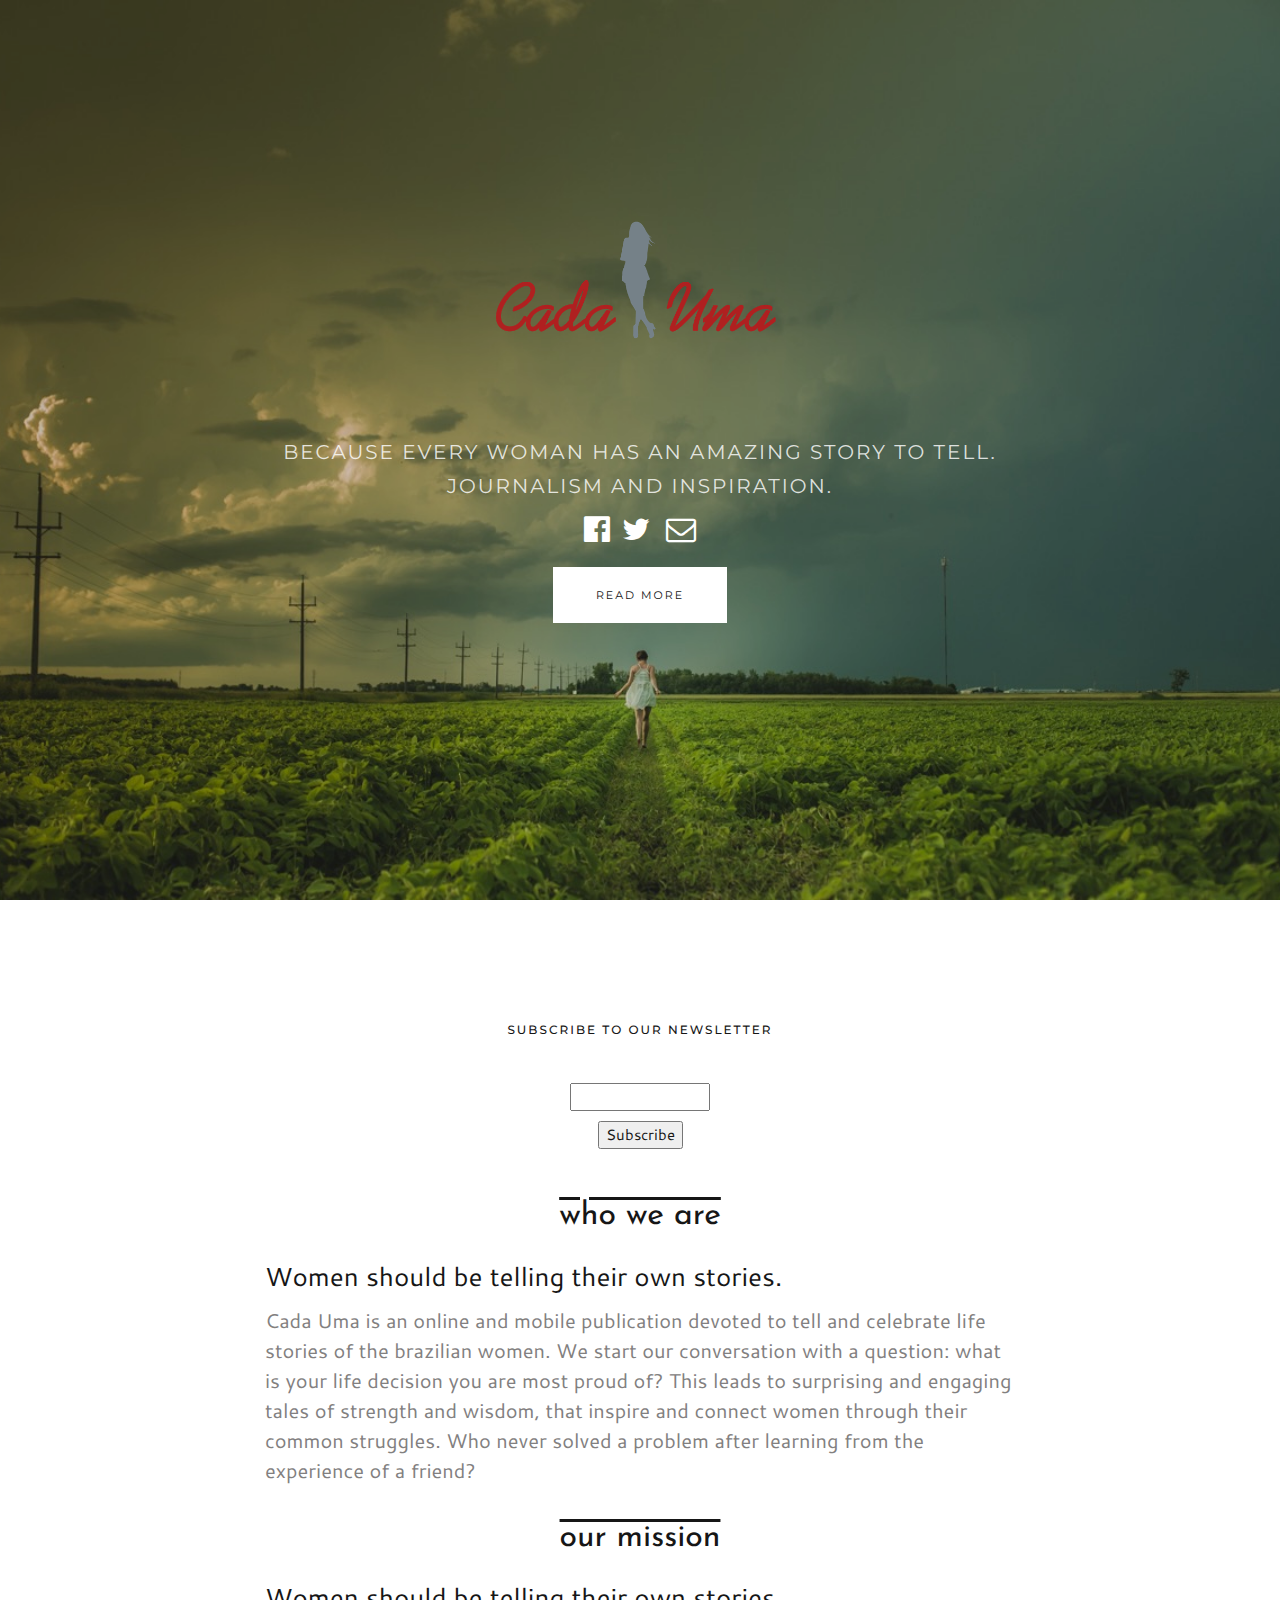
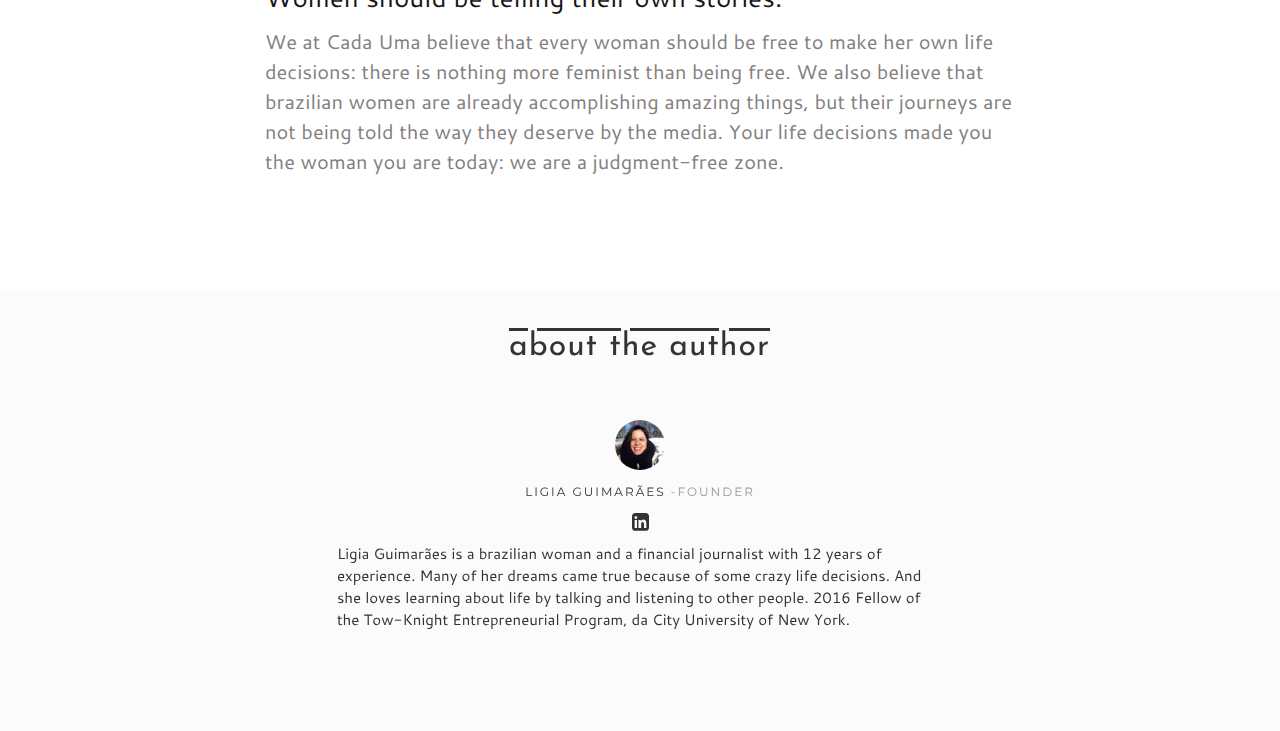
==== en.html @ e1e21fa6 "add logo / br v.1 / en.html" ====
<!DOCTYPE html>
<html class="no-js" lang="en"  xmlns="http://www.w3.org/1999/xhtml" xmlns:fb="http://ogp.me/ns/fb#">
<head>
	<meta charset="utf-8">
  <meta content="IE=edge,chrome=1" http-equiv="X-UA-Compatible">
  <meta content="width=device-width, initial-scale=1, maximum-scale=1, user-scalable=0" name="viewport">
  <title>Cada Uma</title>
  <!-- bootstrap css placed in /bootstrap folder -->
  <link rel="stylesheet" type="text/css" href="bootstrap/css/bootstrap.min.css" >
  <!-- animate.css for wow.js fonts -->
  <link rel="stylesheet" type="text/css" href="css/animate.css" >
  <!-- utility.css -->
  <link rel="stylesheet" type="text/css" href="css/utility.css">
  <!-- slideshow.css -->
  <link rel="stylesheet" type="text/css" href="css/slideshow.css">
  <!-- style -->
  <link rel="stylesheet" type="text/css" href="css/style.css">
  <!-- usertweak -->
  <link rel="stylesheet" type="text/css" href="css/usertweak.css">
  <!-- custom code in below file -->
  <link rel="stylesheet" type="text/css" href="css/custom.css">
  <!-- ionicons -->
  <link rel="stylesheet" type="text/css" href="fonts/ionicons.css" >
  <!-- lightbox plugin -->
  <link rel="stylesheet" type="text/css" href="css/lightGallery.css" >
  <!-- google fonts -->
	<link rel='stylesheet' type='text/css' href='https://fonts.googleapis.com/css?family=Josefin+Sans:400%7CMontserrat%7CCantarell%7CKarla:300,700%7COswald:300,400%7CPlayfair+Display'>

	<link rel="stylesheet" href="https://maxcdn.bootstrapcdn.com/font-awesome/4.5.0/css/font-awesome.min.css">
 <!-- METADADOS DA Landing  -->

            <meta name='keywords' content='igualdade de gênero, direitos das mulheres, cada uma, direitos humanos, mulheres, direitos iguais'>
            <meta name='description' content='Cada Uma is an inspiring website that tell stories about women in Brazil'>
            <meta name='subject' content='direitos humanos'>
            <meta name='copyright' content='www.cadauma.org'>
            <meta name='language' content='PT'>
            <meta name='robots' content='index,follow'>
            <meta name='revised' content='March 2016'>
            <meta name='author' content='Ligia Guimaraes'>
            <meta name='designer' content='@ProjetoStock'>
            <meta name='reply-to' content=''>
            <meta name='owner' content='Ligia Guimaraes @laigous'>
            <meta name='url' content='www.cadauma.org'>
            <meta name='identifier-URL' content=''>
            <meta name='pagename' content='Cada Uma'>
            <meta name='coverage' content='Brasil'>
            <meta name='distribution' content='Global'>
            <meta name='rating' content='General'>
            <meta name='subtitle' content='Cada Uma is an inspiring website that tell stories about women in Brazil'>
            <meta name='target' content='all'>
            <meta name='HandheldFriendly' content='True'>
            <meta name='MobileOptimized' content='320'>
            <meta property="og:image" content="img/user_uploads/inicialpic.jpg" />
            <meta name='MobileOptimized' content='320'>
            <meta property="og:image" content="https://raw.githubusercontent.com/ligialaigous/cadauma/gh-pages/img/user_uploads/1457207768-principalsiteligia.jpeg" />
            <meta property="og:url" content="http://cadauma.org">
            <meta property="og:title" content="Cada Uma">
            <meta property="og:description" content="Cada Uma is an inspiring website that tell stories about women in Brazil">



 </head>
 <body class='omg'>

<section class="omg_component color-white full-height">

    <div class="slideshow xs-hide-arrows full-height"><div class="slide">
            <div class="bg-img full-height" style="background-image: url(img/user_uploads/inicialpic.jpg); background-attachment: cover;">
                <div class="overlay" style="background-color:rgba(0, 0, 0, 0.15)">
                    <div class="container full-height">
                        <div class="v-align full-height">
                            <div class="h-align">
                                <div class="row text-center">
                                    <img src="img/logo.png" alt="logo" width="500px" style="margin-top:-130px;" />
																					<p class="col-xs-12 hero-subtitle color-primary wow animated fadeIn animated" style="visibility: visible; animation-name: fadeIn; line-height: 1.7em;font-size: 20px;">
					                                    Because every woman has an amazing story to tell. <br />
																							Journalism and inspiration.</p>
																							<p>
																								<a href="https://www.facebook.com/leiacadauma" target="_blank"><i class="fa fa-facebook-official fa-2x"></i></a>
																								&nbsp;&nbsp;<a href="https://twitter.com/laigous" target="_blank"><i class="fa fa-twitter fa-2x"></i></a>
																								&nbsp;&nbsp;<a href="mailto:leiacadauma@gmail.com"> <i class="fa fa-envelope-o fa-2x"></i></a>
																							</p>
                                    <p class="text-sm col-xs-12  wow animated fadeIn animated" style="visibility: visible; animation-name: fadeIn;"></p>
                                    <div class="col-xs-12">
                                        <a href="https://medium.com/journalism-innovation/brazilian-women-have-amazing-life-stories-and-we-should-be-telling-them-b2362ad0570d#.ykqmibkj3" class="btn btn-white uppercase btn-lg wow animated fadeIn animated" target="_blank" style="visibility: visible; animation-name: fadeIn;">
                                  						read more</a>
                                    </div>
                                </div>


                            </div>
                        </div>

                    </div>
                    <div class="absolute-bottom z-5 video-fill-icon color-white">
                        <div class="  xs-text-center text-left v-align-flex-column">
                            <div>
                                <a href="#" class="open_video open_lightbox"></a>
                            </div>
                            <div class="title m-left-10 ">
                                <a href="#" class="open_video open_lightbox">&nbsp; &nbsp; &nbsp; &nbsp; &nbsp; &nbsp; &nbsp; &nbsp; &nbsp; &nbsp; &nbsp; &nbsp; &nbsp; &nbsp; &nbsp; &nbsp; &nbsp;&nbsp;</a>
                            </div>
                        </div>
                    </div>
                </div>


            </div>
        </div></div>
</section>
<section class="omg_component" style="position: relative; z-index: 0;">
<div class="bg-color bg-white padd-top-2x padd-bottom-2x">
	<div class="container">
	<div class="row" style="text-align:center;">
		<h3 class="hero-subtitle name">Subscribe to our newsletter</h3>

<form style="border:0px solid #ccc;padding:3px;text-align:center;" action="https://tinyletter.com/cadauma" method="post" target="popupwindow" onsubmit="window.open('https://tinyletter.com/cadauma', 'popupwindow', 'scrollbars=yes,width=800,height=600');return true"><p><label for="tlemail"></label></p><p><input type="text" style="width:140px" name="email" id="tlemail" /></p><input type="hidden" value="1" name="embed"/><input type="submit" value="Subscribe" /></form>
<br />
	<div class="col-md-8 col-md-offset-2 col-sm-10 col-sm-offset-1 text-center">
		<h3 class="title line-height-3" style="text-align: center; text-decoration: overline;">who we are</h3><h3 class="title line-height-3" style="text-align: left; font-family: Cantarell; font-size: 26px;">Women should be telling their own stories.&nbsp;</h3>
		<p class="text-sm line-height-4 color-primary" style="font-family: Cantarell; font-size: 20px; text-align: left;">
			Cada Uma is an online and mobile publication devoted to tell and celebrate life stories of the brazilian women.
			We start our conversation with a question: what is your life decision you are most proud of?
			This leads to surprising and engaging tales of strength and wisdom, that inspire and connect women through their common struggles.
			Who never solved a problem after learning from the experience of a friend?
	</div>
	<div class="col-md-8 col-md-offset-2 col-sm-10 col-sm-offset-1 text-center">
		<h3 class="title line-height-3" style="text-align: center; text-decoration: overline;">our mission</h3><h3 class="title line-height-3" style="text-align: left; font-family: Cantarell; font-size: 26px;">Women should be telling their own stories.&nbsp;</h3>
		<p class="text-sm line-height-4 color-primary" style="font-family: Cantarell; font-size: 20px; text-align: left;">
			We at Cada Uma believe that every woman should be free to make her own life decisions: there is nothing more feminist than being free.
			We also believe that brazilian women are already accomplishing amazing things, but their journeys are not being told the way they deserve by the media.
			Your life decisions made you the woman you are today: we are a judgment-free zone.
	</div>
	</div>
	</div>
</div>
</section>
<section class="omg_component content-52">
    <div class="bg-color bg-grey padd-bottom-xs">
    <div class="inner">
                <div class="slideshow dark-control"><div class="slide">
                    <div class="container-fluid padd-bottom-xs">
                <h4 class="padd-bottom-xs  padd-top-xs text-center title uppercase letter-spacing-1" style="font-family: 'Josefin Sans'; font-size: 32px; text-align: center; text-transform: lowercase; text-decoration: overline;">about the author</h4>
                        <div class="row">
                            <div class="col-md-12 text-center padd-bottom-md">
                                 <div class=" padd-bottom-xs padd-top-xxs">
                                    <div class="col-md-12 padd-bottom-xxs">
                                     <img alt="image" src="img/user_uploads/1457210946-ligiaprofilepic.jpg" class="img-circle"></div>
                                    <div class="col-md-12">
                                        <p class="hero-subtitle name">Ligia Guimarães <span class="color-primary">-founder</span></p>
																				<p>
																					<a href="https://www.linkedin.com/in/ligia-guimar%C3%A3es-89737678" target="_blank"><i class="fa fa-linkedin-square fa-lg"></i></a>
																				</p>
                                    </div>
                                  </div>
                                <p class="say  inner" style="text-decoration: none; text-align: left;">
																	Ligia Guimarães is a brazilian woman and a financial journalist with 12 years of experience.
																	Many of her dreams came true because of some crazy life decisions.
																	And she loves learning about life by talking and listening to other people.
																	2016 Fellow of the Tow-Knight Entrepreneurial Program, da City University of New York.<br></p>

                            </div>
                        </div>
                        </div>
                    </div></div><!-- Slideshow ends -->
    </div>
    </div>
</section>


 <!-- footer includes & scripts -->
  <script type="text/javascript" src="js/jquery.min.js"></script>
  <script type="text/javascript" src="bootstrap/js/bootstrap.min.js"></script>
  <!-- all plugins -->
  <script type="text/javascript" src="js/modernizer.js"></script>
  <script type="text/javascript" src="js/isMobile.js"></script>
  <script type="text/javascript" src="js/slick.js"></script>
  <script type="text/javascript" src="js/stellar.js"></script>
  <script type="text/javascript" src="js/imagesLoaded.js"></script>
  <script type="text/javascript" src="js/lightgallery.js"></script>
  <script type="text/javascript" src="js/masonry.js"></script>
  <script type="text/javascript" src="js/spectagram.js"></script>
  <script type="text/javascript" src="js/wow.js"></script>
  <script type="text/javascript" src="js/YTPlayer.js"></script>
  <!-- or include all at once using
  	<script type="text/javascript" src="js/plugins.min.js"></script>
   -->
  <!-- Google Maps -->
  <script src="https://maps.google.com/maps/api/js" type="text/javascript"> </script>
  <!-- main.js -->
  <script type="text/javascript" src="js/main.js"></script>

</body>

</html>
---- css/utility.css ----
/*------------------------------------------------------------------
[Table of contents]

  1. HTML AN BODY FIXTURES
  2. Headings and Typographic Classes / .title, .uppercase etc
  3. Line heights and Letter spacing
  4. Navigation Menus
  5. Responsive paddings & Margins
  6. Containers and Alignments Tweaks
  7. Overlays
  8. Buttons , inputs and form elements
  9. Backgrounds and color Schemes
  10. Ken Burns Effect
  11. Parallax
  12. Local Full width BG Video
  13. Other Utility Classes
------------------------------------------------------------------*/
/*#####################[   B   E   G  I  N   ]###################*/

/*------------------------------------------------------------------

1 HTML AN BODY FIXTURES

------------------------------------------------------------------*/

html,body{
    height: 100%;
    width:100%;
    padding: 0;
    margin: 0;
    font-size: 15px;
    line-height: 22px;
    text-rendering:optimizeLegibility;
    text-rendering:geometricPrecision;
    font-smooth:always;
    font-smoothing:antialiased;
    -moz-font-smoothing:antialiased;
    -webkit-font-smoothing:antialiased;
    -webkit-font-smoothing:subpixel-antialiased;
    font-family: "Helvetica Neue", Helvetica, Arial, sans-serif;
    font-family: "Karla";

}
@media all and (max-width: 767px) {
    body{
        overflow-x:hidden;
    }
}
html,body,header,section,div{
    position: relative;
}
a {
    color: inherit;
    text-decoration: none;
    cursor: pointer;
    outline: 0
}
a:hover,
a:focus {
    color: unset;
    text-decoration: none;
    opacity: 1;
}

img{
    max-width: 100%;
}

body.pace-running{
    overflow: hidden!important;
}
body.pace-done{
    overflow: auto;
    /* overflow-x: hidden; */
}

.z-5{
    z-index: 5;
}
/*------------------------------------------------------------------

2 Headings and Typographic Classes / .title, .uppercase etc

------------------------------------------------------------------*/
h1,h2,h3,h4,h5,h6{

    line-height: 1.3;

}
h1{
    font-size: 56px;

}


h2 {
    font-size: 40px;

}
h3 {
    font-size: 32px;
}
h4 {
    font-size: 24px;
}
h5 {
    font-size: 16px;

    font-weight: 400;
}
h6 {
    font-size: 12px;

    font-weight: 700;
}

.big {
    font-size: 72px;
}

.big2x {
    font-size: 100px;
}

.big3x {
    font-size: 130px;
}

.text-lg {
    font-size: 25px;
}
.text-md {
    font-size: 18px;
}
.text-sm {
    font-size: 16px;
}
.text-xs {
    font-size: 12px;
}
.text-xxs {
    font-size: 10px;
    line-height: 1.85em;
    text-transform: uppercase;
    letter-spacing: 1px;
}

@media only screen and (max-width: 486px) {
    .text-lg {
        font-size: 20px;
    }
}
@media all and (max-width: 767px) {
    h1 {
        font-size: 32px !important;
    }
    h2 {
        font-size: 32px !important;

    }
    h3 {
        font-size: 24px !important;

    }
    h4 {
        font-size: 18px;

    }
    h5 {
        font-size: 16px !important;

        font-weight: 400;
    }
    .big {
        font-size: 56px !important;
    }
    .big2x {
        font-size: 52px!important;
    }

    .big3x {
        font-size: 90px;
    }
}

/*
! Tip: used for applying title font for sections
*/

.title {
    font-family: "Oswald",sans-serif;
    word-break: break-word;
}
.uppercase{
    text-transform: uppercase;
}
.capitalize{
    text-transform: capitalize;
}
.lowercase{
    text-transform: lowercase;
}
/*
for icons
*/
.i-16{
    font-size: 24px;
}

.i-24{
    font-size: 24px;
}
.i-32{
    font-size: 24px;
}


.hero-subtitle,.hero-title{
    font-family: "Montserrat";
    text-transform: uppercase;
    line-height: 1.2;
    font-size: 12px;
    letter-spacing: 2px;
}
.hero-title {
    font-size: 18px;
    line-height: 1.5;
}
.font-playfair{
    font-family: 'Playfair Display';

}
.font-montserrat{
    font-family: 'Montserrat';
}
.font-karla{
    font-family: 'Karla';
}

.bold {
    font-weight: bold;
}
.light,
.thin{
    font-weight: 300!important;
}


@media all and (max-width: 756px) {
    .xs-text-left{
        text-align:left;
    }
    .xs-text-center{
        text-align: center;
    }
    .xs-text-right{
        text-align: right;
    }
    .xs-pull-left{
        float: left!important;
    }
    .xs-pull-none{
        float: none!important;
    }
    .xs-pull-right{
        float: right!important;
    }
}
/*------------------------------------------------------------------

3. Line Heights & letterspacing

------------------------------------------------------------------*/
.line-height-1 {
    line-height: 1;
}

.line-height-2 {
    line-height:1.3
}

.line-height-3 {
    line-height:1.4
}

.line-height-4 {
    line-height:1.5
}

.line-height-5 {
    line-height:1.6
}

.line-height-6 {
    line-height:1.7
}

.line-height-7 {
    line-height:1.8
}
.line-height-8{
    line-height:1.9
}
.line-height-9{
    line-height:2
}

@media screen and (max-width: 568px) {
    .line-height-1 {
        line-height:1
    }

    .line-height-2 {
        line-height:1.1
    }

    .line-height-3 {
        line-height:1.2
    }

    .line-height-4 {
        line-height:1.3
    }

    .line-height-5 {
        line-height:1.4
    }
    .line-height-6 {
        line-height:1.5
    }
    .line-height-7 {
        line-height:1.6
    }
    .line-height-8{
        line-height:1.7
    }
    .line-height-9{
        line-height:1.8
    }
}
.letter-spacing-1{
    letter-spacing: 1px;
    margin-left: -1px;
}
.letter-spacing-2{
    letter-spacing: 2px;
    margin-left: -2px;
}
.letter-spacing-3{
    letter-spacing: 3px;
    margin-left: -3px;
}
.letter-spacing-4{
    letter-spacing: 4px;
    margin-left: -4px;
}
.letter-spacing-5{
    letter-spacing: 5px;
    margin-left: -5px;
}
.letter-spacing-6{
    letter-spacing: 6px;
    margin-left: -6px;
}

.letter-spacing-7{
    letter-spacing: 7px;
    margin-left: -7px;
}

.letter-spacing-8{
    letter-spacing: 8px;
    margin-left: -8px;
}

.letter-spacing-9{
    letter-spacing: 9px;
    margin-left: -9px;
}
/*------------------------------------------------------------------

4. Navigation Menus

------------------------------------------------------------------*/

/*
  NOTE: overriding the bootstrap menu and making it transparent
*/

.navbar {
    position: relative;
     border-radius:0;
    display: block ;
    top: 0 ;
    left: 0 ;
    width: 100%;

    background-color: unset ;
    background-image: unset ;
    border: none ;
    box-shadow: none ;
    font-size: 12px;
    margin-bottom: 0;
    border-color: unset;
    z-index: 99;
    padding: 10px 0;
}

.navbar-right {
    padding: 0 0 0 32px;
}
.navbar .navbar-collapse, .navbar .navbar-form {
    border-color: unset;
    /* background-color: #fff;*/

}
.navbar-nav li> a{

}
.navbar-collapse {
    padding-right: 15px;
    padding-left: 15px;
    overflow-x: visible;
    -webkit-overflow-scrolling: touch;
    border-top: none;
    -webkit-box-shadow: unset;
    box-shadow: unset;

}
.navbar a {
    font-size: 12px;
    text-transform: uppercase;
    transition: all 0.3s ease;
    -webkit-transition: all 0.3s ease;
    -moz-transition: all 0.3s ease;
    letter-spacing: 1px;
}
.navbar-collapse .navbar-nav>li>a{
    text-align:left;
    color: #fff;
}
.navbar .navbar-toggle {
    border-color: #161616;
    font-size: 26px;
    padding: 3px 8px;
}
.navbar.nav-dark .navbar-toggle{
    color: #fff;

}
.navbar.nav-dark a.navbar-toggle.collapsed.icon.ion-navicon.nav-collapse-icon {
    color: #fff;
}
.navbar.nav-dark a.navbar-toggle:focus, .navbar .navbar-toggle:hover{
    color: #fff;
}
.navbar .navbar-toggle:focus, .navbar .navbar-toggle:hover {
    background-color: unset;
}
.navbar-toggle {
    background-color: unset;
    border: unset;
}

.navbar .navbar-nav>.active>a, .navbar .navbar-nav>.active>a:focus, .navbar .navbar-nav>.active>a:hover {
    background-color:unset;
    color: unset;
}



.navbar.nav-dark .navbar-nav>li>a {
    color: #FFFFFF;
    font-weight: 600;
}
.navbar.nav-dark .navbar-nav>li>a:hover {
    color: #FFFFFF;
    opacity:0.8;
    font-weight: 600;
}

.navbar .navbar-nav>li>a:focus, .navbar .navbar-nav>li>a:hover {
    color: initial;
    background-color: unset;
}

.navbar.nav-dark .navbar-nav>li>a:focus, .navbar .navbar-nav>li>a:hover {
    color: #fff;
    background-color: unset;
}
.navbar-brand img {
    height: 100% ;
}

.navbar a.icon{
    font-size:14px;
}
.navbar .navbar-nav>.open>a, .navbar .navbar-nav>.open>a:focus, .navbar .navbar-nav>.open>a:hover {
    color: #fff;
    background-color: unset;
}
.navbar.has-scrolled a.navbar-toggle.collapsed.icon.ion-navicon.nav-collapse-icon ,
.navbar.nav-light a.navbar-toggle.collapsed.icon.ion-navicon.nav-collapse-icon {
    color: #1B1A1A;
}
.navbar.has-scrolled,
.navbar.nav-light{

    border-bottom: 1px solid transparent;
}
.navbar.has-scrolled .navbar-nav>li> a,
.navbar.nav-light .navbar-nav>li> a{
    color: #161616;
    opacity: 0.8;
    font-weight: 600;
}

.navbar.has-scrolled .navbar-nav>li> a:hover,
.navbar.nav-light .navbar-nav>li> a:hover{
    color: #161616;
    opacity: 1;
    font-weight: 600;
}

@media (max-width: 768px){
    .navbar.has-scrolled  .navbar-nav>li> a
        {
            color: #fafafa;
            opacity: 0.8;
            font-weight: 600;
        }

    .navbar.has-scrolled  .navbar-nav>li> a:hover
        {
            color: #fff;
            opacity: 1;
            font-weight: 600;
        }
}


.navbar.has-scrolled .navbar-toggle ,
.navbar.nav-light .navbar-toggle {
    border-color: #1D1B1B;
    color: #191818;
}
.navbar.has-scrolled .navbar-nav>li>a:focus, .navbar .navbar-nav>li>a:hover ,
.navbar.nav-light .navbar-nav>li>a:focus, .navbar .navbar-nav>li>a:hover {
    color: #313030;
    background-color: unset;
}
.navbar.has-scrolled{
    padding: 0;
    position: fixed;
    top: 0px;
    background-color: #fff;
    border-bottom: 1px solid #EAEAEA!important;
}
.navbar.has-scrolled>div{
    padding: 5px 15px;
}
.navbar  .navbar-brand.logo-sticky{
    display: none;
}
.navbar.has-scrolled .navbar-brand:not(.logo-sticky){
    display: none;
}

.navbar.has-scrolled  .navbar-brand.logo-sticky{
    display: block;
}

.shadow-z1{
    box-shadow: 0 0px 5px 0 rgba(0,0,0,0.26);
}
.shadow-z2{
    -webkit-box-shadow: 0px 0px 10px 0px rgba(0, 0, 0, 0.2);
    -moz-box-shadow: 0px 0px 10px 0px rgba(0, 0, 0, 0.2);
    box-shadow: 0px 0px 10px 0px rgba(0, 0, 0, 0.2);
}
.shadow-z3 {
    -webkit-box-shadow: 0px 0px 4px 0px rgba(0, 0, 0, 0.2);
    -moz-box-shadow: 0px 0px 4px 0px rgba(0, 0, 0, 0.2);
    box-shadow: 0px 0px 4px 0px rgba(0, 0, 0, 0.2);
}

.navbar-transparent{
    background-color: transparent;
    border-bottom: 1px solid rgba(255, 255, 255, 0.2);
    position: absolute;
    padding: 5px;
}


.navbar-header{
    position: relative;
    z-index: 1;
}
.nav-center {

    position: absolute;
    left: 45%;
}

.navbar .navbar-brand {
    padding: 10px;
}
.nav-collapse-icon{
    font-size: 26px!important;
}
@media (max-width: 767px) {
    .nav-center {
        position: unset;
        left: unset;
    }
    .navbar .navbar-collapse{
        background-color:#202020;
    }
    .navbar.nav-light .navbar-nav>li> a{
        color: #fff;
        opacity: 0.8;
        font-weight: 600;
    }

    .navbar.nav-light .navbar-nav>li>a:hover,
    .navbar.nav-light .navbar-nav>li>a:focus {
        opacity: 1;
        color: #fff;
    }


}
/*!
 * navbar!3 - Yet another megamenu for Bootstrap 3
 * http://geedmo.github.com/navbar3
 * 
 * @geedmo - Licensed under the MIT license
 */
.navbar .nav,
.navbar .collapse,
.navbar .dropup,
.navbar .dropdown {
    color:#909090;
    position: relative;

}
.navbar .open a.dropdown-toggle {
    background-color: transparent;
    color: unset;
}
.navbar .divider{
    background-color: rgba(250, 250, 250, 0.05);
}
.navbar .container {
    position: relative;
}
.navbar .dropdown-menu {
    left: auto;
    border: 0;
    box-shadow: none;
    background-color: #2B2B2B;
    color: #fff;
    border-radius: 0;
    color: #FFF9F9;
    position: absolute;
}

.navbar .dropdown-menu>li>a{
    color:#fff;
    padding:10px 15px;
    font-weight: 600;
    opacity: 0.5;
}
.navbar .dropdown-menu>li>a:focus,
.navbar .dropdown-menu>li>a:hover{
    opacity: 1;
    background-color:unset;

}
.navbar .mega-content {
    padding-top: 15px;
}
.navbar .mega-content li{

    transition: all 0.3s ease;

    -webkit-transition: all 0.3s ease;

    -moz-transition: all 0.3s ease;

    color: #fff;

    padding: 6px 5px;

    opacity: 0.5;
}

.navbar .mega-content li:hover{
    opacity:1;
}
@media (max-width: 767px) {
    .navbar .mega-content {
        padding: 20px 30px;
    }
    .navbar .navbar-nav .open .dropdown-menu>li>a {
        color: #ECE7E7;
    }
    .navbar .navbar-nav .open .dropdown-menu>li>a:hover {
        color: #ECE7E7;
    }
}
.navbar .dropdown.navbar-fw .dropdown-menu {
    left: 0;
    right: 0;
    border: 0;
    box-shadow: none;
    background-color: #2C2A2A;
    color: #fff;
    border-radius: 0;
}
.nav-center-style{

    height: 55px;
    max-height: 55px;
    line-height: 53px;
}
.menu {
    height: 55px;
    font-family: 'Karla', "Helvetica Neue", Helvetica, Arial, sans-serif;
    list-style: none;
    margin-bottom: 0;
    font-weight: 700;
}
.menu > li {
    margin-right: 32px;
    float: left;
    position: relative;
    transition: all 0.3s ease;
    -webkit-transition: all 0.3s ease;
    -moz-transition: all 0.3s ease;
    opacity: 1;
}
.menu li a {
    font-size: 11px;
    text-transform: uppercase;
    font-weight: bold;
    letter-spacing: 2px;
    color: #333333;
}

.nav-bar a {
  display: inline-block;
  height: 55px;
}
.logo {
  max-height: 60%;
}
.shadow-z4{
  box-shadow: 0 0 8px rgba(0,0,0,.1);
    -webkit-box-shadow: 0 0 8px rgba(0,0,0,.1) 0 8px rgba(0,0,0,.4);
    -moz-box-shadow: 0 0 8px rgba(0,0,0,.1) 0 8px rgba(0,0,0,.4);
    box-shadow: 0 0 8px rgba(0,0,0,.1) 0 8px rgba(0,0,0,.4);
}
/*------------------------------------------------------------------

5. Responsive paddings & Margins

------------------------------------------------------------------*/

.padd-top-xxs {
    padding-top:16px
}

.padd-bottom-xxs {
    padding-bottom:16px;
}
.padd-top-xs {
    padding-top:26px
}

.padd-bottom-xs {
    padding-bottom:26px
}

.padd-top-sm {
    padding-top:35px;
}
.padd-bottom-sm {
    padding-bottom:35px;
}

.padd-top-md {
    padding-top:48px;
}
.padd-bottom-md {
    padding-bottom:48px;
}

.padd-top-lg {
    padding-top:68px;
}
.padd-bottom-lg {
    padding-bottom:68px;
}

.padd-top-2x {
    padding-top:104px;
}
.padd-bottom-2x {
    padding-bottom:104px;
}

.padd-top-3x  {
    padding-top:150px;
}
.padd-bottom-3x {
    padding-bottom:150px;
}

.padd-top-4x {
    padding-top:184px;
}
.padd-bottom-4x {
    padding-bottom:184px;
}

.padd-top-5x  {
    padding-top:240px;
}
.padd-bottom-5x {
    padding-bottom:240px;
}


@media (max-width: 767px) {
    html,body,.text-right,.text-left {
        text-align:center
    }

    .padd-top-xs  {
        padding-top:16px;
    }
    .padd-bottom-xs {
        padding-bottom:16px;
    }


    .padd-top-sm {
        padding-top:20px;
    }
    .padd-bottom-sm {
        padding-bottom:20px;
    }

    .padd-top-md  {
        padding-top:32px
    }
    .padd-bottom-md {
        padding-bottom:32px
    }

    .padd-top-lg {
        padding-top:41px
    }
    .padd-bottom-lg {
        padding-bottom:41px
    }

    .padd-top-2x {
        padding-top:72px
    }
    .padd-bottom-2x {
        padding-bottom:72px
    }

    .padd-top-3x {
        padding-top:80px
    }
    .padd-bottom-3x {
        padding-bottom:80px
    }

    .padd-top-4x  {
        padding-top:96px
    }
    .padd-bottom-4x {
        padding-bottom:96px
    }

    .padd-top-5x  {
        padding-top:128px;
    }
    .padd-bottom-5x {
        padding-bottom:128px;
    }
}

.no-padding {
    padding:0
}
.no-margin{
    margin: 0;
}
.m-auto{
    margin: auto;
}
.no-margin-tb{
    margin-top: 0;
    margin-bottom: 0;
}

.margin-top-xs{
    margin-top: 10px;
}
.margin-top-md{
    margin-top: 20px;
}
.m-left-5{
    margin-left: 5px;
}
.m-right-5{
    margin-right: 5px;
}
.m-left-10{
    margin-left: 10px;
}
.m-right-10{
    margin-right: 10px;
}

/*------------------------------------------------------------------

6. Containers, Alignments Tweaks & Gutters

------------------------------------------------------------------*/

/* Heights */
.full-height {
    height: 100%;
}
.full-height-portfolio{
    height: 100%;/*this is for portfolio background-images*/
}
.height-50 {
    height: 50%;
    min-height: 300px;
}

.height-vh100{
    height: 100vh;
}

.height-vh75{
    height: 75vh;
}

.height-vh50{
    height: 50vh;
}

.height-vh40{
    height: 40vh;
    min-height: 200px;
}
.height-vh30{
    height: 30vh;
    min-height: 150px;
}
.height-vw50{
    height: 50vw;
}

.height-vw35{
    height: 35vw;
}
.full-width{
    width:100%;
}
.inner {
    width:70%;
    margin:0 auto;
    padding:0
}

@media only screen and (max-width: 959px) {
    .inner {
        width:90%
    }
}
/* Smaller than standard 960 (devices and browsers) */
@media only screen and (max-width: 400px) {
    .inner {
        width:100%
    }
}

.v-align {
    position:relative;
    top:0;
    right:0;
    height:100%;
    bottom:0;
    left:0;
    display:table;
    width:100%
}


.v-align > .h-align {
    height:100%;
    width:100%;
    display:table-cell;
    vertical-align: middle;
    text-align: center;
}
.v-middle{
    vertical-align: middle!important;
}
.v-top{
    vertical-align: top!important;
}
.v-bottom{
    vertical-align: bottom!important;
}
.h-center{
    text-align:center!important;
}
.h-left{
    text-align:left!important;
}
.h-right{
    text-align:right!important;
}

.h-align {
    -moz-box-sizing:border-box;
    box-sizing:border-box;
    display:inline-block;
    text-align: center;
}

/*V-ALign*/
.v-align-flex {
    display: -webkit-flex;
    display: -moz-flex;
    display: -ms-flexbox;
    display: flex;
    align-items: center;
    -webkit-align-items: center;
    justify-content: center;
    -webkit-justify-content: center;
    flex-direction: row;
    -webkit-flex-direction: row;
}
@media all and (max-width: 990px) {
    .v-align-flex {
        display: block !important;
    }
}
.v-align-flex-column {
    display: -webkit-flex;
    display: -moz-flex;
    display: -ms-flexbox;
    display: flex;
    align-items: center;
    -webkit-align-items: center;
    flex-direction: initial;
    -webkit-flex-direction: initial;
}
.disable-select {
    -webkit-touch-callout: none;
    -webkit-user-select: none;
    -khtml-user-select: none;
    -moz-user-select: none;
    -ms-user-select: none;
    user-select: none;
}
@media all and (max-width: 990px) {
    .v-align-children {
        display: block !important;
    }
}

.gutter{
    padding: 20px 40px;
}
.gutter-02{
    padding: 40px 100px;
}

.gutter-03{
    padding:0 5% ;
}
.gutter-04{
    padding: 20px 40px;
}
.gutter-05{
    padding: 40px;
}
.gutter-06{
    padding:0 8%;
}
.gutter-07{
    padding: 40px 120px;
}
@media (max-width: 768px) {
    .gutter{
        padding: 0px;
    }
.gutter-06{
    padding:0;
}
}

@media all and (max-width: 756px) {
    .gutter-02,.gutter-07{
        padding: 8px;
    }
    .gutter-03{
        padding: 0;
    }
    .gutter-04{
        padding: 15px;
    }
}

/*------------------------------------------------------------------

7. Overlays

------------------------------------------------------------------*/
.overlay{
    height: 100%;
    width: 100%;
    background-color: rgba(0,0,0,0.3);
    overflow: hidden;
}
.overlay-gradient {
    height: 100%;
    width: 100%;
    background: url([data-uri]);
    background: -moz-linear-gradient(left,rgba(20,16,17,.8) 0,rgba(20,16,17,.28) 59%,rgba(20,16,17,.09) 84%,rgba(20,16,17,.01) 99%,rgba(255,255,255,0) 100%);
    background:-webkit-gradient(linear,left top,right top,color-stop(0,rgba(20,16,17,.8)),color-stop(59%,rgba(20,16,17,.28)),color-stop(84%,rgba(20,16,17,.09)),color-stop(99%,rgba(20,16,17,.01)),color-stop(100%,rgba(255,255,255,0)));
    background: -webkit-linear-gradient(left,rgba(20,16,17,.8) 0,rgba(20,16,17,.28) 59%,rgba(20,16,17,.09) 84%,rgba(20,16,17,.01) 99%,rgba(255,255,255,0) 100%);
    background: -o-linear-gradient(left,rgba(20,16,17,.8) 0,rgba(20,16,17,.28) 59%,rgba(20,16,17,.09) 84%,rgba(20,16,17,.01) 99%,rgba(255,255,255,0) 100%);
    background: -ms-linear-gradient(left,rgba(20,16,17,.8) 0,rgba(20,16,17,.28) 59%,rgba(20,16,17,.09) 84%,rgba(20,16,17,.01) 99%,rgba(255,255,255,0) 100%);
    background: linear-gradient(to right,rgba(20,16,17,.8) 0,rgba(20,16,17,.28) 59%,rgba(20,16,17,.09) 84%,rgba(20,16,17,.01) 99%,rgba(255,255,255,0) 100%);
    filter: progid:DXImageTransform.Microsoft.gradient( startColorstr='#cc141011', endColorstr='#00ffffff', GradientType=1 );
}

.overlay-shade {
    background-image: linear-gradient(to bottom,transparent 0,#000 130%);
    background-repeat: repeat-x;
    filter: progid:DXImageTransform.Microsoft.gradient(startColorstr='#00000000', endColorstr='#ff000000', GradientType=0)
}
/*------------------------------------------------------------------

8. Buttons , inputs and form elements

------------------------------------------------------------------*/

.btn {

    font-family: "Montserrat",sans-serif;

    letter-spacing: 1px;

    padding: 12px 32px;

    transition: all 0.3s cubic-bezier(0.25, 0.57, 0.46, 0.88);

    -webkit-transition: all 0.3s cubic-bezier(0.25, 0.57, 0.46, 0.88);

    -ms-transition: all 0.3s cubic-bezier(0.25, 0.57, 0.46, 0.88);

    -moz-transition: all 0.3s cubic-bezier(0.25, 0.57, 0.46, 0.88);

    font-size: 11px;

    opacity: 1 !important;
    text-transform: uppercase;
    border-radius: 0;
}
.btn-primary {
    color: #fff;
    background-color: #0A0A0A;
    border-color: #171515;
}
.btn-primary.active, .btn-primary.focus, .btn-primary:active, .btn-primary:focus, .btn-primary:hover, .open>.dropdown-toggle.btn-primary {
    color: #fff;
    background-color: #252627;
    border-color: #020202;
}
.btn.active.focus, .btn.active:focus, .btn.focus, .btn:active.focus, .btn:active:focus, .btn:focus ,.btn.focus, .btn:focus, .btn:hover
{
    outline: none!important;
}

.btn.btn-lg{
    min-width: 170px;
    letter-spacing: 2px;
    padding: 20px 42px;
}

.btn-pill{
    border-radius: 40px!important;
}

.btn-black
{
    color: #FFF !important;
    background-color: #1c1d1d;
    border: none;
    letter-spacing: 1px;
    text-transform: uppercase;
    border-radius: 0;
}

.btn-black-border{

    letter-spacing: 1px;
    text-transform: uppercase;
    border: 2px solid #161616;
    color: #161616;
    background-color: transparent;
}
.btn-black-border:hover{

    color: #FFF;
    background-color: #1c1d1d;
}
.btn-black:hover {
    background: #4D4E4D;
    color: #fff!important;
}

.btn-white{
    background-color: #fff;
    color: #161616!important;
}
.btn-white:hover{
    background-color: #333;
    color: #fff!important;
}
.btn-white-border {
    border: 2px solid #FFF;
    color: #FFF !important;
    border-radius: 0;
    background-color: transparent;
    text-transform: uppercase;
}
.btn-white-border:hover {
    background-color: #FFF;
    color: #000 !important;
}
/* Input Field */
.input-field {
    display: block;
    width: 100%;
    border: none;
    font-size: 14px;
    padding: 12px 12px;
    border-radius: 0;
    background-color: #f5f5f5;
    -webkit-box-shadow: inset 0 0px 1px rgba(0,0,0,.075);
    box-shadow: inset 0 0px 1px rgba(0,0,0,.075);
    min-height: 54px;
}
.input-field:focus {
    border: unset;
    outline: 0;
    -webkit-box-shadow: inset 0 0px 1px rgba(0,0,0,.075);    box-shadow: inset 0 0px 1px rgba(0,0,0,.075);
    box-shadow:inset 0 0px 1px rgba(0,0,0,.075);    box-shadow: inset 0 0px 1px rgba(0,0,0,.075);
}

/*
switch checkbox
*/
.toggle {
  position: absolute;
  margin-left: -9999px;
  visibility: hidden;
}

input.toggle + label {
  display: inline-block;
  position: relative;
  cursor: pointer;
  outline: none;
  -webkit-user-select: none;
  -moz-user-select: none;
  -ms-user-select: none;
  user-select: none;
  padding: 2px;
  width: 60px;
  height: 30px;
  background-color: #dddddd;
  -webkit-border-radius: 60px;
  -moz-border-radius: 60px;
  -ms-border-radius: 60px;
  -o-border-radius: 60px;
  border-radius: 60px;
}
input.toggle + label:before, input.toggle + label:after {
  display: block;
  position: absolute;
  top: 1px;
  left: 1px;
  bottom: 1px;
  content: "";
}
input.toggle + label:before {
  right: 1px;
  background-color: #f1f1f1;
  -webkit-border-radius: 60px;
  -moz-border-radius: 60px;
  -ms-border-radius: 60px;
  -o-border-radius: 60px;
  border-radius: 60px;
  -webkit-transition: background 0.4s;
  -moz-transition: background 0.4s;
  -o-transition: background 0.4s;
  transition: background 0.4s;
}
input.toggle + label:after {
  width: 28px;
  background-color: #fff;
  -webkit-border-radius: 100%;
  -moz-border-radius: 100%;
  -ms-border-radius: 100%;
  -o-border-radius: 100%;
  border-radius: 100%;
  -webkit-box-shadow: 0 2px 5px rgba(0, 0, 0, 0.3);
  -moz-box-shadow: 0 2px 5px rgba(0, 0, 0, 0.3);
  box-shadow: 0 2px 5px rgba(0, 0, 0, 0.3);
  -webkit-transition: margin 0.4s;
  -moz-transition: margin 0.4s;
  -o-transition: margin 0.4s;
  transition: margin 0.4s;
}
input.toggle:checked + label:before {
  background-color: #1C1D1D;
}
input.toggle:checked + label:after {
  margin-left: 30px;
}
input.toggle:disabled + label {
    cursor: not-allowed!important;
}
input.toggle:disabled + label:before{
    opacity: 0.6
}
input.toggle:disabled + label:after{
    background-color: #f1f1f1;
}

/*
Range Slider
*/
input[type=range] {
    /*removes default webkit styles*/
    -webkit-appearance: none;
    /*fix for FF unable to apply focus style bug */
    border: 1px solid transparent;
    /*required for proper track sizing in FF*/
    width: 300px;
}
input[type=range]::-webkit-slider-runnable-track {
    width: 300px;
    height: 5px;
    background: #ddd;
    border: none;
    border-radius: 3px;
}
input[type=range]::-webkit-slider-thumb {
    -webkit-appearance: none;
    border: none;
    height: 16px;
    width: 16px;
    border-radius: 50%;
    background: #161616;
    margin-top: -4px;
}
input[type=range]:focus {
    outline: none;
}
input[type=range]:focus::-webkit-slider-runnable-track {
    background: #ccc;
}

input[type=range]::-moz-range-track {
    width: 300px;
    height: 5px;
    background: #ddd;
    border: none;
    border-radius: 3px;
}
input[type=range]::-moz-range-thumb {
    border: none;
    height: 16px;
    width: 16px;
    border-radius: 50%;
    background: #161616;
}

/*hide the outline behind the border*/
input[type=range]:-moz-focusring{
    outline: 1px solid transparent;
    outline-offset: -1px;
}

input[type=range]::-ms-track {
    width: 300px;
    height: 5px;
    /*remove bg colour from the track, we'll use ms-fill-lower and ms-fill-upper instead */
    background: transparent;
    /*leave room for the larger thumb to overflow with a transparent border */
    border-color: transparent;
    border-width: 6px 0;
    /*remove default tick marks*/
    color: transparent;
}
input[type=range]::-ms-fill-lower {
    background: #777;
    border-radius: 10px;
}
input[type=range]::-ms-fill-upper {
    background: #ddd;
    border-radius: 10px;
}
input[type=range]::-ms-thumb {
    border: none;
    height: 16px;
    width: 16px;
    border-radius: 50%;
    background: #161616;
}
input[type=range]:focus::-ms-fill-lower {
    background: #888;
}
input[type=range]:focus::-ms-fill-upper {
    background: #ccc;
}

/*
Radio
 */
.radio {
  padding-left: 20px; 
}
.radio label {
    display: inline-block;
    position: relative;
    padding-left: 5px;
    font-weight: 700;
}
.radio label::before {
    content: "";
    display: inline-block;
    position: absolute;
    width: 19px;
    height: 19px;
    left: 0px;
    margin-left: -19px;
    margin-top: 4px;
    border: 1px solid #c7c7c1;
    border-radius: 50%;
    background-color: #fff;
    -webkit-transition: border 0.15s ease-in-out;
    -o-transition: border 0.15s ease-in-out;
    transition: border 0.15s ease-in-out;
}
.radio label::after {
    display: inline-block;
    position: absolute;
    content: " ";
    width: 15px;
    height: 15px;
    left: 3px;
    top: 6px;
    margin-left: -20px;
    border-radius: 50%;
    background-color: #555;
    -webkit-transform: scale(0, 0);
    -ms-transform: scale(0, 0);
    -o-transform: scale(0, 0);
    transform: scale(0, 0);
    -webkit-transition: -webkit-transform 0.1s cubic-bezier(0.8, -0.33, 0.2, 1.33);
    -moz-transition: -moz-transform 0.1s cubic-bezier(0.8, -0.33, 0.2, 1.33);
    -o-transition: -o-transform 0.1s cubic-bezier(0.8, -0.33, 0.2, 1.33);
    transition: transform 0.1s cubic-bezier(0.8, -0.33, 0.2, 1.33);
}
.radio input[type="radio"] {
    opacity: 0;
    z-index: 1;
}
.radio input[type="radio"]:focus + label::before {
    outline:none;
}
.radio input[type="radio"]:checked + label::after {
    -webkit-transform: scale(1, 1);
    -ms-transform: scale(1, 1);
    -o-transform: scale(1, 1);
    transform: scale(1, 1); }
    .radio input[type='radio']:checked + label {
    color: #000;
}

/*Accordion */
.panel-group .panel {
    margin-bottom: 0;
    border-radius: 0;
}

.video-icon {
    border-radius: 64px;
    border: 3px solid #fff;
    display: inline-block;
    height: 84px;
    width: 84px;
    line-height: 68px;
}
.video-icon:before {
    content: "";
    display: inline-block;
    border-bottom: 10px solid transparent;
    border-left: 16px solid #fff;
    border-top: 10px solid transparent;
    height: 0;
    margin-left: 7px;
    width: 0;
    margin-top: 30px;
}

/* Video PLay*/
.video-icon-border {
    border-radius: 64px;
    border: 3px solid #fff;
    display: inline-block;
    height: 64px;
    width: 64px;
    text-align: center;
}
.video-icon-border .icon {
    display: inline-block;
    font-size: 25px;
    margin-left: 3px;
    padding-top: 18px;
}

.video-fill-icon > div {
    padding: 21px;
}
.video-fill-icon span.font-montserrat  {
    font-size: 10px;
    opacity: 0.8;
    text-transform: uppercase;
}



/*------------------------------------------------------------------

9. Backgrounds and color Schemes

------------------------------------------------------------------*/
.bg-img {
    background-size: cover;
    background-position: center;
}

.bg-fixed{
    background-attachment: fixed;
}

.bg-repeat{
    background-repeat: repeat!important;
    background-size: inherit;
}

.bg-black{
    background-color: #1c1d1d;
}

.bg-black00{
    background-color: #101010;
}
.bg-black-01{
    background-color: #2B2B2B;
}
.bg-black-02{
    background-color: #363636;
}

.bg-black-03{
    background-color: #121212;
    color: #FAFAFA;
}

.bg-black00,
.bg-black-01,
.bg-black-03,
.bg-black
{
    color:#fff;
}

.bg-black00 a,
.bg-black-01 a,
.bg-black-03 a,
.bg-black a{
    color:#fff;
}

.hr,
.bg-black00 .hr,
.bg-black-01 .hr,
.bg-black-03 .hr,
.bg-black .hr
{
    background-color: rgba(162, 153, 153, 0.68);
}

.bg-white {
    background-color: #fff;
}
.bg-white{
    color: #161616;
}

.bg-white .hr,
.bg-skin .hr{
    background-color: rgba(203, 203, 203, 0.5);
}
.bg-grey{
    background-color: rgba(240, 240, 240, 0.27);
    color: #333;
}
.bg-grey-01{
    background-color: #F7F7F7;
    color: #333;
}
.bg-grey-01 .color-primary,
.bg-grey .color-primary{
    color: #999
}
.bg-blue{
    background-color: #1F4BA4;
}
.bg-orange{
    background-color: #FF5252;
}
.bg-green{
    background-color: #4FB19A;
}
.bg-pink{
    background-color: #FBEBEC;
}
.bg-blue-01{
    background-color: #DCE1E7;
}
.bg-gold{
    background-color: #b69853;

}
.bghover{
    /*background easing for hover*/
    transition: background 0.2s linear;
}

.bghoverimg .hoverimg{
    opacity: 0;
    background-size: cover;
    transition: opacity 0.9s ease;

}
.bghoverimg:hover .hoverimg{
    /*background easing for hover*/
    opacity: 1;
    transition: opacity 0.9s ease;

}
.bghover-blue:hover{
    background-color: #1F4BA4;
    color: #fff;
}
.bghover-orange:hover{
    background-color: #FF5252;
    color: #fff;
}
.bghover-green:hover{
    background-color: #4FB19A;
    color: #fff;
}
.bghover-pink:hover{
    background-color: #FBEBEC;
    color: #fff;
}
.bghover-blue-01:hover{
    background-color: #70B9B5;
    color: #fff;
}
.bghover-gold:hover{
    background-color: #B0966C;


}

.bghover-grey:hover{
    background-color: #F0F0F0;
    color: #ddd;

}


.color-primary{
    color: #828080;
}
.bg-black00 .color-primary,
.bg-black-01 .color-primary,
.bg-black-03 .color-primary,
.bg-black .color-primary
{
    color: rgb(165, 163, 163);
}


.color-gold{
    color: #b69853;
}
.color-white,
.bg-black00 ,
.bg-black-01 ,
.bg-black-03 ,
.bg-black  {
    color: #fff;
}
.color-white .color-primary{
    color: rgba(255, 255, 255, 0.82);
}
.color-black .color-primary{
    color: rgba(34, 34, 34, 0.6)
}
.color-grey{
    color: #B6B6B6;
}

/*------------------------------------------------------------------

10. Ken Burns Effect

------------------------------------------------------------------*/
/*
used in demo-wedding
*/

.burns-effect {
    -webkit-backface-visibility: hidden;
}
.burns-effect .bg-img {
    animation: kenBurns 55s ease-out infinite alternate;
    -webkit-animation: kenBurns 55s ease-out infinite alternate;
}
@keyframes kenBurns {
    from {
        transform: scale(1);
        -webkit-transform: scale(1);
    }
    to {
        transform: scale(1.4);
        -webkit-transform: scale(1.4);
    }
}
@-webkit-keyframes kenBurns {
    from {
        transform: scale(1);
        -webkit-transform: scale(1);
    }
    to {
        transform: scale(1.3);
        -webkit-transform: scale(1.3);
    }
}
.burns-effect .absolute{
    height: 100%;
    width: 100%;
    top:0;
}

/*------------------------------------------------------------------

11. Parallax

------------------------------------------------------------------*/

.parallax-content{
    position: relative;
    height: 100%;
    width: 100%;
    top:0;
    left: 0;
    z-index: 1;
    background-position: 0 0;
    background-size: cover;
    background-attachment: fixed;
    background-repeat: no-repeat;
    
}
section[data-bottom-top],
header[data-bottom-top],
div[data-top-bottom]{background-position: center center;
    background-repeat: no-repeat;
    background-attachment: fixed;
    background-size: cover;
    height: 100%;
    width: 100%;
}

/*------------------------------------------------------------------

12. Local Full width BG Video

------------------------------------------------------------------*/
/*!---------- 27. VIDEO ----------*/
iframe {
  border: none;
}
.player ,.localBgvid {
  position: absolute;
  width: 100%;
  height: 100%;
  top: 0;
  left: 0;
  z-index: 1;
  overflow: hidden;
}
@media all and (max-width: 767px) {
  .player,.localBgvid {
    display: none;
  }
}
.vid-bg .bg-img {
  z-index: 0;
}
video {
 max-width: 100%;
}
.vid-bg video {
  max-width: 1000000px;
}
.vid-bg .absolute {
  z-index: 3;
  height:  100%;
  width: 100%;
  top: 0;
  left: 0;
}

/*------------------------------------------------------------------

13. Other Utility Classes

------------------------------------------------------------------*/

::-moz-selection {
    background-color: rgba(120, 189, 223, 0.41);
    color: #fff

}

::selection {
    background-color: rgba(120, 189, 223, 0.41);
    color: #fff
}
.vertical-align-m{vertical-align:middle}
/*overflows*/
.overflow-hidden{
    overflow: hidden;
}
.overflow-y{
    overflow-x:hidden;
}

.overflow-x{
    overflow-y:hidden;
}
/*absolute classes*/
.absolute{
    position: absolute;
}
.absolute-cover{
    position: absolute;
    height: 100%;
    width: 100%;
    left: 0;
    top: 0
}
.absolute-bottom{
    bottom:10px;position:absolute;width:100%;
}
.absolute-bottom-0{
    bottom:0px;position:absolute;width:100%;
}

.absolute-top-bottom{
    top:70%;position:absolute;width:100%;
    z-index: 0;
}
.instafeed{
    float: left;
    width: 100%;

}
/*testimonial image thumb*/
img.img-50 {
    width: 50px;
    height: 50px;
}
ul.bullets {
    list-style: inside;
    padding-left: 0;
}

.list-style-none{
    list-style: none;
}

.list-style-none li{
    list-style-type:none;
}
/*for creating borders*/
.b-all{
    border:1px solid;
}
.b-left{
    border-left: 1px solid;
}
.b-right{
    border-right: 1px solid;
}
.b-top{
    border-top:1px solid;
}
.b-bottom{
    border-bottom: 1px solid;
}
.b-lr{
    border-left: 1px solid;
    border-right: 1px solid;
}
.b-tb{
    border-top: 1px solid;
    border-bottom: 1px solid;
}
.b-dashed{
    border-style: dashed;
}

.border-grey{
    border-color: #f0f0f0;
}


.cursor-pointer{
    cursor: pointer;
}
.inline{
    display: inline-block;
}

/*masonry item fix*/
.masonry_item{
    overflow: hidden;
    margin: 0;
}

/*Alert */
.alert{
    border-radius: 0;
}
.modal-content{
    box-shadow: none;
    border-radius: 0;
    border: 1px solid rgba(229, 229, 229, 0.51);
}

.hr{
    height: 1px;
    clear: both;
}
.hr-20{
    width: 20%;

}
.hr-light{
    height: 1px;
}
---- css/slideshow.css ----
/*This is used for Slideshows */

/*For more documentation refer - 
  http://kenwheeler.github.io/slick/
*/
/* Slider */
.slick-slider
{
    position: relative;
    
    display: block;
    
    -moz-box-sizing: border-box;
    box-sizing: border-box;
    
    -webkit-user-select: none;
    -moz-user-select: none;
    -ms-user-select: none;
    user-select: none;
    
    -webkit-touch-callout: none;
    -khtml-user-select: none;
    -ms-touch-action: pan-y;
    touch-action: pan-y;
    -webkit-tap-highlight-color: transparent;
}

.slick-list
{
    position: relative;
    height: 100%;
    display: block;
    overflow: hidden;
    
    margin: 0;
    padding: 0;
}
.slick-list:focus
{
    outline: none;
}
.slick-list.dragging
{
    cursor: pointer;
    cursor: hand;
}

.slick-slider .slick-track,
.slick-slider .slick-list
{
    -webkit-transform: translate3d(0, 0, 0);
    -moz-transform: translate3d(0, 0, 0);
    -ms-transform: translate3d(0, 0, 0);
    -o-transform: translate3d(0, 0, 0);
    transform: translate3d(0, 0, 0);
}

.slick-track
{
    position: relative;
    top: 0;
    left: 0;
    height: 100%;
    display: block;
}
.slick-track:before,
.slick-track:after
{
    display: table;
    
    content: '';
}
.slick-track:after
{
    clear: both;
}
.slick-loading .slick-track
{
    visibility: hidden;
}

.slick-slide
{
    display: none;
    float: left;
    height: 100%;
    width:100%;
    min-height: 1px;
}
[dir='rtl'] .slick-slide
{
    float: right;
}
.slick-slide img
{
    /* display: block; */
}
.slick-slide.slick-loading img
{
    display: none;
}
.slick-slide.dragging img
{
    pointer-events: none;
}
.slick-initialized .slick-slide
{
    display: block;
}
.slick-loading .slick-slide
{
    visibility: hidden;
}
.slick-vertical .slick-slide
{
    display: block;
    
    height: auto;
    
    border: 1px solid transparent;
}


@charset 'UTF-8';
/* Slider */
.slick-loading .slick-list
{
    background: #fff url('ajax-loader.gif') center center no-repeat;
}

/* Arrows */
.slick-prev,
.slick-next
{
    /* font-size: 112px; */
    /* line-height: 1; */
    
    position: absolute;
    content: '';
    top: 50%;
    
    font-family: "Ionicons";
    display: block;
    
    /* width: 20px; */
    /* height: 20px; */
    z-index: 5;
    margin-top: -10px;
    padding: 0;
    
    cursor: pointer;
    
    color: transparent;
    border: none;
    outline: none;
    background: transparent;
}

.slick-prev:hover,
.slick-prev:focus,
.slick-next:hover,
.slick-next:focus
{
    color: transparent;
    outline: none;
    background: transparent;
}
.slick-prev:hover:before,
.slick-prev:focus:before,
.slick-next:hover:before,
.slick-next:focus:before
{
    opacity: 0.81;
    
}
.slick-prev.slick-disabled:before,
.slick-next.slick-disabled:before
{
    opacity: .25;
}

.slick-prev:before,
.slick-next:before
{
    font-family: 'slick';
    font-size: 36px;
    line-height: 1;
    
    opacity: .75;
    color: rgb(255, 252, 252);
    
    -webkit-font-smoothing: antialiased;
    -moz-osx-font-smoothing: grayscale;
}

.slick-prev
{
    left: 24px;
}
[dir='rtl'] .slick-prev
{
    right: -25px;
    left: auto;
}
.slick-prev:before
{
    font-family: 'ionicons';
    content: "\f3d2";
}
[dir='rtl'] .slick-prev:before
{
    font-family: 'ionicons';
    content: "\f3d2";
}

.slick-next
{
    right: 0px;
}
[dir='rtl'] .slick-next
{
    right: auto;
    left: -25px;
}
.slick-next:before
{
    font-family: 'ionicons';
    content: "\f3d3";
}
[dir='rtl'] .slick-next:before
{
    font-family: 'ionicons';
    content: "\f3d3";
}

/* Dots */
.slick-slider
{
    /* margin-bottom: 30px; */
}

.slick-dots
{
    position: absolute;
    bottom: 0;
    
    display: block;
    
    width: 100%;
    padding: 0;
    
    list-style: none;
    
    text-align: center;
}
.slick-dots li
{
    position: relative;
    
    display: inline-block;
    
    width: 20px;
    height: 20px;
    margin: 0 2px;
    padding: 0;
    
    cursor: pointer;
}
.slick-dots li button
{
    font-size: 0;
    line-height: 0;
    
    display: block;
    
    width: 10px;
    height: 10px;
    padding: 0px;
    
    cursor: pointer;
    
    color: transparent;
    border: 0;
    outline: none;
    border-radius: 50%;
    background: transparent;
    border: 2px solid #FFF;
}
.slick-dots li.slick-active button {
    background: rgba(255, 255, 255, 1);
}
.slick-dots li button:hover,
.slick-dots li button:focus
{
    outline: none;
}
.slick-dots li button:hover:before,
.slick-dots li button:focus:before
{
    opacity: 1;
}
.slick-dots li button:before
{
    font-size: 6px;
    line-height: 20px;
    position: absolute;
    top: 0;
    left: 0;
    width: 20px;
    height: 20px;
    text-align: center;
    opacity: .25;
    color: black;
    -webkit-font-smoothing: antialiased;
    -moz-osx-font-smoothing: grayscale;
}
.slick-dots li.slick-active button:before
{
    opacity: .75;
    color: black;
}

.slideshow{
    height: 100%;
    width: 100%;
    position: relative;
}
 
 /*=========================================================
 for dark slideshow controls
 to use it just add dark-control to slidshow class
 ===========================================================
 */

.dark-control .slick-dots li.slick-active button {
    background: rgba(16, 16, 16, 0.8);
}
.dark-control .slick-dots li button{
    border: 2px solid #161616!important;
}
.dark-control .slick-prev:before,
.dark-control .slick-next:before
{
    opacity: .75;
    color: rgb(16, 16, 16)!important;
}
.dark-control .slick-prev:hover:before,
.dark-control .bg-white .slick-prev:focus:before,
.dark-control .bg-white .slick-next:hover:before,
.dark-control .bg-white .slick-next:focus:before
{
    color: #000!important;
}
 
 /*=========================================================
 for hiding slideshow controls
 to use it just add .hide-dots hide-arrows & no-controls to slidshow class
 to hide respective controls.
 .no-controls class will remove all controls ie arrows & dots as well
 ===========================================================
 */
.hide-dots .slick-dots{
    display: none!important;
    opacity: 0;
    visibility: hidden;
}
.hide-arrows .slick-prev,
.hide-arrows .slick-next{
    display: none!important;
    opacity: 0;
    visibility: hidden;
}
.no-controls .slick-dots,
.no-controls .slick-prev,
.no-controls  .slick-next{
    display: none!important;
    opacity: 0;
    visibility: hidden;
}
@media all and (max-width: 767px) {
  .xs-hide-arrows .slick-prev,
  .xs-hide-arrows .slick-next{
     display: none!important;
     opacity: 0;
      visibility: hidden;
  }
}
---- css/style.css ----
/*------------------------------------------------------------------
[Table of contents]

  1. HEADERS
  2. CONTENTS  
  3. PRICETABLES
  4. TEAM
  5. CONTACTS
  6. PROJECTS
  7. FOOTER
  8. BLOG

+NOTE :for typographic, navigation bar and responsive padding refer to utility.css
+NOTE :for slideshow refer to slideshow.css

-------------------------------------------------------------------*/


/*#####################[   B   E   G  I  N   ]###################*/



/*#####################[   1. HEADER Start  ]###################*/





/*----------------
.header-7
----------------*/
.header-7 .title {
    border: 5px solid #fff;
    padding: 16px 32px;
    display: inline-block;
}
.header-7 .scrolldown{
    width: 100%;
    position: absolute;
    bottom: 20px;
}

/*----------------
 header-9
----------------*/
.header-9 > div {
    height:100%;
    width: 100%; 
}
.header-9 .overlay{
    background-color: rgba(0,0,0,0.3);
}
.header-9 .header-card-img{
        -webkit-box-shadow: 0 1px 2px rgba(0,0,0,0.15);
        box-shadow: 0 1px 9px rgba(0,0,0,0.45);
        max-width: 450px;
        margin: auto;
        padding: 20px;
        
}
.header-9 .header-card-img{
    max-width: 370px;
    padding: 89px 50px;
    
}
.header-9 img{
    max-height: 300px;

}

@media (max-width: 500px) {
.header-9  .header-card-img{
        max-width: 260px;
        padding: 29px 30px;
    }
}




/*----------------
 header-10
----------------*/

.header-10 p{
    font-size: 16px;
    line-height: 1.8;
}
.header-10 >div {
    height:100%;
    width: 100%; 
}
.header-10 .header-card{
      -webkit-box-shadow: 0 1px 2px rgba(0,0,0,0.15);
      box-shadow: 0 1px 9px rgba(0,0,0,0.45);
      max-width: 400px;
      margin: auto;
      padding: 20px 40px;
        
}
@media (max-width: 500px) {
.header-10  .header-card{
        max-width: 260px;
        padding: 29px 20px;
    }
}



/*----------------
 header-11
----------------*/
.header-11{
    font-family: 'Montserrat'
}
.header-11 .title{
    letter-spacing: 10px;
    font-size: 12px;
}
.header-11 p{
    font-size: 16px;
    line-height: 1.8;
}
.header-11 >div {
    height:100%;
    width: 100%; 
}
.header-11 .overlay{
    background-color: rgba(0, 0, 0, 0.5)
}
.header-11 .border-card{
    max-width: 300px;
    border:6px solid #fff;
    padding: 40px 40px 0 40px;
    margin: auto;
}


/*----------------
header-12
----------------*/

.header-12 div[class*='col-']:not(.color-white) {
  padding: 50px 32px;
  opacity: 0.97;
}



/*----------------
header-13
----------------*/
.header-13 .absolute {
  position: absolute;
  bottom: 0;
  left: 0;
  width: 100%;
}
.header-13 a {
  margin-left: 15px;
}


/*
/*style begins*/

/*----------------
.header-15
----------------*/

.header-15 .subtitle {
  opacity: 0.85;
}

/*#####################[   HEADER End  ]###################*/

/*#####################[   2. CONTENTS Start  ]###################*/

/*----------------
content-2
----------------*/

.content-2 .bg-img .overlay{
   opacity: 0;
    transition: opacity 0.3s ease-in;
  -webkit-transition: opacity 0.3s ease-in;
  -ms-transition: opacity 0.3s ease-in;
  -moz-transition: opacity 0.3s ease-in;
  background-color:rgba(0,0,0,0.5);
}
.content-2 .bg-img:hover .overlay {
  opacity: 1;
  cursor:pointer
}
.content-2 .bg-img {
      -webkit-box-shadow: rgba(0,0,0,.14) 0px 0px 3px;
    -moz-box-shadow: rgba(0,0,0,.14) 0px 0px 3px;
    box-shadow: rgba(0,0,0,.14) 0px 0px 3px;
}


/*----------------
.content-3
----------------*/

.content-3 .hr {
    width: 40px;
    margin: auto;
}
@media only screen and (max-width: 991px) {
    .content-3.full-height {
        height: 200%;
    }
    .content-3 .mobile-block {
        height: 50%;
    }
}


/*----------------
 content-7
----------------*/
.content-7 img {
  height: 150px;
  margin: 0 auto;
}

/*----------------
content-15
----------------*/

.content-15 .hero-title{
    text-transform: capitalize;
    letter-spacing: 1px;
}
.content-15 p.small-width{
    max-width: 400px;
}
.content-15 p{
     line-height: 2.1;
}
.content-15 .hr{
    width: 50px;
    margin: 10px 0;
}



/*----------------
.content-16
----------------*/
.content-16 .input-field, .content-16 .input-field:hover, .content-16 .input-field:focus {
    border: 1px solid #ECECEC !important;
}
.content-16 .input-group-addon {
    background-color: #fff;
    border: 1px solid #ECECEC !important;
    border-radius: 0px !important;
}
.content-16 .input-group-addon .icon {
    font-size: 18px;
    padding: 10px;
}



/*----------------
.content-17
----------------*/

@media only screen and (max-width: 991px) {
  .content-17 .full-height {
        height: 33.3333333333%;
    }
    .content-17.height-50 {
        height: 200%;
    }
}


/*----------------
content-19
----------------*/
.content-19 img {
 width: 100%;
}
@media only screen and (max-width: 786px) {
    .content-19 .text-right {
        text-align: right;
    }
    .content-19 .text-left {
        text-align: left;
    }
}


/*----------------
content-22
----------------*/
.content-22 .title{
    text-transform: none;
    line-height: 1.6;
}
.content-22 p{
     line-height: 2.1;
}



/*----------------
content-23
----------------*/
.content-23 .icon {
    font-size: 45px;
}


/*----------------
content-24
----------------*/


.content-24 .icon {
    font-size: 75px;
    margin: 0 10px;
}


/*----------------
content-25
----------------*/

.content-25 .block p.text-xs {
    text-transform: uppercase;
    letter-spacing: 2px;
}
.content-25 h2 {
    text-transform: uppercase;
    letter-spacing: 10px;
    font-weight: 300;
}
.content-25 .block {
   padding: 20px;
    margin: 15px 0;
    letter-spacing: 2px;
    cursor: pointer;
    -webkit-transition: transform 0.3s;
    transition: transform 0.3s;
    -webkit-user-select: none;
    -webkit-touch-callout: none;
    -webkit-user-select: none;
    -moz-user-select: none;
    -ms-user-select: none;
    user-select: none;
}

.content-25 .block:hover{
      -webkit-transform: translateY(-4px);
  transform: translateY(-4px);
}
.content-25 .block .title{
    font-family: 'Montserrat';
}


/*----------------
content-26
----------------*/


.content-26 .icon-border {
    height: 70px;
    width: 70px;
    line-height: 70px;
    border-radius: 50%;
    margin: 0 auto 15px;
}
.content-26 .icon {
    font-size: 30px;
}



/*----------------
content-27
----------------*/


.content-27 .icon {
    font-size: 50px;
}



/*----------------
content-31
----------------*/


.content-31 p.line-height{
     line-height: 1.7;
}
.content-31 .hr{
    width: 50px;
    margin: 10px 0;
}



/*----------------
content-33
----------------*/
.content-33 ul {
    border-bottom: 0 !important;
}
.content-33 ul li.active a, .content-33 ul li.active a:hover, .content-33 ul li.active a:focus {
    color: #161616 !important;
    border: 0;
    background-color: #fff !important;
}
.content-33 ul li .icon {
    font-size: 65px;
}
.content-33 ul li p.hero-subtitle {
    margin-top: -10px;
}
.content-33 ul li a, .content-33 ul li a:hover {
    background-color: #fff !important;
    padding: 15px;
    color: #d2d2d2;
    border-radius: 0;
}
@media only screen and (max-width: 768px) {
    .content-33 ul li  {
        width: 100%;
        display: block;
    }
    .content-33 ul li .icon {
        font-size: 32px;
    }
    .content-33 ul li p.hero-subtitle {
        margin-top: 0px;
    }
}


/*----------------
content-34
----------------*/
.content-34 ul {
    border-bottom: 0 !important;
}
.content-34 ul li.active a, .content-34 ul li.active a:hover, .content-34 ul li.active a:focus {
       background: #161616;
    color: #fff;
}

.content-34 ul li a {
    padding: 15px;
    background-color: #e2e2e2;
    border-radius: 0;
    letter-spacing: 1px;
}
@media only screen and (max-width: 768px) {
    .content-34 ul li  {
        width: 100%;
        display: block;
    }
}



/*----------------
content-47
----------------*/
.content-47 .icon-border {
  border-radius: 50%;
  display: inline-block;
    height: 110px; 
  width: 110px;
  line-height: 107px;
  margin: 0 35px;
  }
.content-47 .icon-border .icon {
    display: inline-block;
    font-size: 45px;
}



/*----------------
content-49
----------------*/

.content-49 .icon {
    font-size: 50px;
}
.content-49 .tweet p {
    margin-left: 50px;
}


/*----------------
 content-51
----------------*/
.content-51 .client p {
    margin: 0;
}
.content-51 img {
    width: 50px;
    height: 50px;
}
.content-51 .client {
    margin-left: 10px;
}
  .content-51 .v-align-flex {
  justify-content: flex-start;
  -webkit-justify-content: flex-start;
  }
@media all and (max-width: 990px) {
  .content-51 .v-align-flex {
    display: flex !important;
  }
}


/*----------------
content-52
----------------*/

.content-52 .client p {
    margin: 0;
}
.content-52 img {
    width: 50px;
    height: 50px;
}
.content-52 .client {
    margin-left: 10px;
}


/*----------------
content-55
----------------*/



.content-55  .features-inner {
    
    padding: 80px 120px;}

.content-55 .feature-icon i {
    display: block;
    float: left;
    font-size: 50px;
    margin-bottom: 50px;
    margin-right: 20px;
    margin-top: 0
}


.row.add-top-quarter {
    margin-top: 25px
}

@media (max-width: 990px) {
    .content-55 .features-inner,.content-55 .promo-inner {
        padding:100px 40px;
        text-align: center
    }

    .content-55 .feature-icon i {
        display: inline-block;
        float: none;
        margin-top: 30px;
        margin-right: 0;
        margin-bottom: 5px
    }
}

@media (max-width: 800px) {
    .content-55 .features-inner,.content-55 .promo-inner {
        padding:100px 40px;
        text-align: center
    }

    .content-55 .feature-icon i {
        display: inline-block;
        float: none;
        margin-top: 30px;
        margin-right: 0;
        margin-bottom: 5px
    }
}

@media (max-width: 768px) {
    .content-55 .features-inner,.content-55 .promo-inner {
        padding:100px 40px;
        text-align: center
    }

    .content-55 .feature-icon i {
        display: inline-block;
        float: none;
        margin-top: 30px;
        margin-right: 0;
        margin-bottom: 5px
    }
}

@media screen and (max-width: 736px) {
    .content-55 .features-inner,.content-55 .promo-inner {
        padding:50px 40px;
        text-align: center
    }

    .content-55 .feature-icon i {
        display: inline-block;
        float: none;
        margin-top: 30px;
        margin-right: 0;
        margin-bottom: 5px
    }
}

@media screen and (max-width: 667px) {
    .content-55 .features-inner,.content-55 .promo-inner {
        padding:50px 40px;
        text-align: center
    }

    .content-55 .feature-icon i {
        display: inline-block;
        float: none;
        margin-top: 30px;
        margin-right: 0;
        margin-bottom: 5px
    }
}

@media screen and (max-width: 640px) {
    .content-55 .features-inner,.content-55 .promo-inner {
        padding:50px 40px;
        text-align: center
    }

    .content-55 .feature-icon i {
        display: inline-block;
        float: none;
        margin-top: 30px;
        margin-right: 0;
        margin-bottom: 5px
    }
}

@media screen and (max-width: 600px) {
    .content-55 .features-inner,.content-55 .promo-inner {
        padding:50px 40px;
        text-align: center
    }

    .content-55 .feature-icon i {
        display: inline-block;
        float: none;
        margin-top: 30px;
        margin-right: 0;
        margin-bottom: 5px
    }
}

@media screen and (max-width: 480px) {
    .content-55 .features-inner,.content-55 .promo-inner {
        padding:50px 40px;
        text-align: center
    }

    .content-55 .feature-icon i {
        display: inline-block;
        float: none;
        margin-top: 30px;
        margin-right: 0;
        margin-bottom: 5px
    }
}

@media screen and (max-width: 414px) {
    .content-55 .features-inner,.content-55 .promo-inner {
        padding:50px 40px;
        text-align: center
    }

    .content-55 .feature-icon i {
        display: inline-block;
        float: none;
        margin-top: 30px;
        margin-right: 0;
        margin-bottom: 5px
    }
}

@media screen and (max-width: 375px) {
    .content-55 .features-inner,.content-55 .promo-inner {
        padding:50px 40px;
        text-align: center
    }

    .content-55 .feature-icon i {
        display: inline-block;
        float: none;
        margin-top: 30px;
        margin-right: 0;
        margin-bottom: 5px
    }
}

@media screen and (max-width: 360px) {
    .content-55 .features-inner,.content-55 .promo-inner {
        padding:50px 40px;
        text-align: center
    }

    .content-55 .feature-icon i {
        display: inline-block;
        float: none;
        margin-top: 30px;
        margin-right: 0;
        margin-bottom: 5px
    }
}

@media screen and (max-width: 320px) {
    .content-55 .features-inner,.content-55 .promo-inner {
        padding:50px 40px;
        text-align: center
    }

    .content-55 .feature-icon i {
        display: inline-block;
        float: none;
        margin-top: 30px;
        margin-right: 0;
        margin-bottom: 5px
    }
}



/*----------------
.content-58
----------------*/
.content-58{
    color: #fff;
    padding: 0 20px 50px 20px;
}
.content-58 p{
    
    max-width: 735px;
    margin: auto;
    font-size: 25px;
    line-height: 1.8;
    clear: both;


}


/*----------------
content-59
----------------*/

@media screen and (min-width: 768px) {
  .content-59 a {
    margin-left: 10px;
  }
}
/*----------------
content-91
----------------*/
.contents-91 .small-featured-img {
    height: 200px;
    width: 100%;
    position: absolute;
    bottom: 0;
}
.contents-91 .height-600{
  height: 600px;
}
.contents-91 .thin-sep {
    height: 1px;
    background-color: #d7d7d7;
    width: 50px;
    margin: 4% auto 0 auto;
}


/*----------------
content-61
----------------*/
.content-61 .seperator {
    margin: 0 6px;
}

/*----------------
content-62
----------------*/

.content-62-container div[class*='col-']:not(.color-white){
    height: 460px;
}
.content-62{
    overflow: hidden;
}
.content-62 .text-title{
    position: absolute;
    width: 100%;
    top: 53px;
}
.content-62 .intro {
    position: absolute;
    right: 0;
    left: 0;
    bottom: 0;
    margin-bottom: 75px;
}
.content-62 .txt-placeholder{
    position: absolute;
    width: 80%;
    margin: 0 auto;
    left: 0;
    right: 0;
    padding-top:10px;
    padding-bottom: 10px;
    bottom: 0;
    -webkit-transition: -webkit-transform 0.5s;
    z-index: 10;
    transition: transform 0.5s;
    -webkit-transform: translateY(200%);
    -ms-transform: translateY(200%);
    transform: translateY(200%);
}
.content-62 img{
    width: 90%;
    cursor: pointer;
}
.content-62:hover .txt-placeholder{
    -webkit-transform: translateY(-40%);
    -ms-transform: translateY(-40%);
    transform: translateY(-40%);
}



/*#####################[   CONTENTS Start  ]###################*/

/*#####################[   3. PRICETABLE Start  ]###################*/


/*----------------
pricetable-1
----------------*/
.pricetable-1 .hr {
    height: 1px;
    opacity: 0.3;
    width: 50%;
    margin: auto;
}
.pricetable-1 div[class*='col-']{
    padding: 10px 20px;
    margin: 10px 0;
    opacity: 0.6;

   transition: opacity 0.3s cubic-bezier(0.25, 0.57, 0.46, 0.88);
  -webkit-transition: opacity 0.3s cubic-bezier(0.25, 0.57, 0.46, 0.88);
  -ms-transition: opacity 0.3s cubic-bezier(0.25, 0.57, 0.46, 0.88);
  -moz-transition: opacity 0.3s cubic-bezier(0.25, 0.57, 0.46, 0.88);
}
.pricetable-1 div[class*='col-']:hover{
    cursor: pointer;
    opacity: 1;
}


/*----------------
pricetable-2
----------------*/
.pricetable-2 .hr {
    height: 1px;
    opacity: 0.3;
}
.pricetable-2 div[class*='col-']{
    margin: 10px 0;
   

}


/*----------------
pricetable-3
----------------*/
.pricetable-3 .price-item{
    
    padding: 2em 2.5em;
    text-align: left;
    color: #262b38;
    background: #EEF0F3;
    border-top: 3px solid #EEF0F3;
    -webkit-transition: border-color 0.3s;
    transition: border-color 0.3s;
}
.pricetable-3 .price-item:hover {
    border-color: #000;
}


.pricetable-3 .price-value {
    font-size: 2em;
    font-weight: bold;
    padding: 0.5em 0 0.75em;
    border-top: 3px solid rgba(139, 144, 157, 0.18);
}

.pricetable-3 .price-currency {
    font-size: 0.5em;
    vertical-align: super;
}

.pricetable-3 .price-desc {
    font-weight: bold;
    padding: 0 0 0.5em;
    color: #9CA0A9;
    border-bottom: 3px solid rgba(139, 144, 157, 0.18);
}

.pricetable-3 .price-feature {
    
    padding: 0.25em 0 2.5em;
    list-style: none;
    text-align: right;
}


/*----------------
pricetable-4
----------------*/
.pricetable-4 .wrapper {
    padding: 0 15px;
}
.pricetable-4 .price {
    letter-spacing: 0;
    margin-top: 20px;
    font-weight: 300;
}
.pricetable-4 p {
    margin-left: 25px;
    letter-spacing: 1px;
}
.pricetable-4 p > .icon {
    margin-right: 7px;
}


/*----------------
pricetable-5
----------------*/
.pricetable-5 .pricetable  p:not(.price) {
    margin: 0;
}
.pricetable-5 .price {
    margin: 0;
    font-weight: 100;
}
.pricetable-5 .price  span {
    display: block;
    margin: 0;
    text-transform: capitalize;
    
}


/*#####################[   PRICETABLE End  ]###################*/

/*#####################[   4. TEAM Start  ]###################*/
.team-thumb {
    position: relative;
    padding: 0;
    overflow: hidden;
}
/*----------------
team-1
----------------*/

.team-1 .bg-img {
    border-radius: 8px;
}
.team-1 p {
    padding-right: 10px;
    padding-left: 10px;
}
.team-1 .icon {
    margin: 0 5px;
}



/*----------------
team-2
----------------*/

.team-2 .wrapper {
    border: 1px solid #e2e2e2;
    border-radius: 5px;
    padding-right: 10px;
    padding-left: 10px;
}
.team-2 .image_wrapper {
    border-radius: 50%;
    width: 150px;
    height: 150px;
    border: 3px solid #e2e2e2;
    margin: -75px auto 0;
}
.team-2 .icon {
    margin: 5px;
}
.team-2 .italic {
    font-style: italic;
}



/*#####################[   TEAM End  ]###################*/

/*#####################[   5. CONTACTS Start  ]###################*/
/*common for maps*/
.maps:before {
    content: '';
    position: absolute;
    width: 100%;
    height: 100%;
    top: 0;
    left: 0;
    z-index: 2;
    background-color: transparent!important;
}
.maps.activated:before {
    width: 0;
}

/*----------------
contact-1
----------------*/
.contact-1 h5 {
    text-transform: uppercase;
    letter-spacing: 5px;
    font-weight: bold;
}
.contact-1 textarea {
    width: 100%;
    height: 118px;
    border: 0;
    line-height: 15px;
    border-radius: 0;
    padding-top: 13px;
    padding-bottom: 13px;
}
.contact-1 input {
  width: 100%;
  height: 49px;
  line-height: 15px;
  border-radius: 0;
  border: 0;
}


/*----------------
contact-3
----------------*/

.contact-3 p {
    padding: 15px 0;
    margin: 0px;
    border-top: 1px solid #e2e2e2;
}


/*----------------
contact-4
----------------*/
.contact-4 .title {
    letter-spacing: 1px;
    font-weight: 300;
}
.contact-4 input {
  width: 100%;
  height: 49px;
  line-height: 15px;
  border-radius: 0;
}
.contact-4 .form-group {
    margin-top: 0;
    margin-bottom: 0;
}


/*----------------
.contact-5
----------------*/

.contact-5 .height380{
    height: 380px;
}
.contact-5 .height380-responsive {
    height: 380px;
}
@media only screen and (max-width: 991px) {
    .contact-5 .height380-responsive {
        height: 760px;
    }
}


/*----------------
.contact-6
----------------*/
.contact-6 input, .contact-6 button {
  width: 100% !important;
}



/*----------------
contact-7
----------------*/
.contact-7 .contact-box {
    box-shadow: 0px 0px 10px 0px rgba(0,0,0,0.3);
}
.contact-7 .input-field {
    background-color: #F7F7F9;
}
@media only screen and (max-width: 400px) {
    .inner {
        padding: 10px;
    }
}



/*----------------
contact-8
----------------*/

.half{
    height: 50vh;
}


/*----------------
contact-9
----------------*/

.contact-9 img {
    height: 25px;
    margin: 10px;
}


/*#####################[   CONTACTS End  ]###################*/

/*#####################[   6. PROJECTS Start  ]###################*/

.placeholder img{
    width: 100%;
}
.placeholder{
    position: relative;
    height: 100%;

}
.placeholder .txt-placeholder{
    position: absolute;
    height: 100%;
    width: 100%;
    top: 0;
    color: #fff;
    opacity: 0;
    transition:opacity 0.2s linear;
    text-transform: capitalize;
    font-family: 'Montserrat';
}
.placeholder:hover .txt-placeholder{
    opacity: 1;
    background: rgba(0,0,0,0.9);
    cursor: pointer;

}


/*----------------
 project-1
----------------*/

.project-1 div[class*="col-"]:not(.color-white){
    padding: 0!important;
    margin: 0!important;
    overflow: hidden;
}

@media (max-width: 768px) {
.project-1 div[class*="col-"]{
    width: 100%!important;       
    }
}


/*----------------
  project-2
----------------*/


.project-2 div[class*='col-']:not(.color-white){
    margin: 15px 0;
}

.project-2 .subtitle{
    letter-spacing: 5px;
}
.project-2 .hr{
    width: 80px;
}
@media (max-width: 768px) {
.project-2 div[class*="col-"]{
    width: 100%!important;       
    }
}
/*----------------
  projects-4
----------------*/
.project-4{
    overflow: hidden;
    cursor: pointer;

}
.project-4 .txt-placeholder{
    position: absolute;

    width: 80%;
    margin: 0 auto;
    left: 0;
    right: 0;
    padding-top:10px;
    padding-bottom: 10px;
    bottom: 0;
    -webkit-transition: -webkit-transform 0.5s;
    transition: transform 0.5s;
    -webkit-transform: translateY(11px);
    -ms-transform: translateY(11px);
    transform: translateY(11px);
}
.project-4:hover .txt-placeholder{
    -webkit-transform: translateY(-25px);
    -ms-transform: translateY(-25px);
    transform: translateY(-25px);
}
.project-4-container div[class*='col-']:not(.color-white){
    padding: 25px;
}
/*----------------
  projects-5
----------------*/

.project-5 div[class*='col-']:not(.color-white){
    margin:  0;
    padding: 0;
}


/*#####################[   PROJECTS End  ]###################*/

/*#####################[   7. FOOTER Start  ]###################*/

/*----------------
footer-1
----------------*/
.footer-1 .title {
    text-transform: uppercase;
    letter-spacing: 1px;
}
.footer-1 .social a {
  margin-right: 7px;
}


/*----------------
footer-2
----------------*/
.footer-2 p.subtitle {
  letter-spacing: 1px;
}
.footer-2 i.icon {
  margin-right: 10px;
  font-size: 150%;
}


/*----------------
footer-3
----------------*/
.footer-3 p {
    margin: 0;
    text-transform: uppercase;
}
.footer-3 .links a {
    margin: 0 10px 0 0;
    letter-spacing: 1px;
}
.footer-3 .social a {
    margin: 0 0 0 10px;
}


/*----------------
footer-4
----------------*/
.footer-4 .title {
    letter-spacing: 1px;
}
.footer-4 .links a {
    text-transform: uppercase;
    margin: 0 10px 0 0;
    letter-spacing: 1px;
}
.footer-4 .icon {
    margin: 0 5px;
}
.footer-4 .legal a {
    margin: 0;
}
.footer-4 .social a {
    margin: 0 0 0 10px;
}


/*----------------
footer-5
----------------*/

.footer-5 .social a {
    margin-right: 10px;
}
.footer-5 input, .footer-5 button {
    display: block;
    width: 100% !important;
    border-radius: 0;
    background-color: #e2e2e2 !important;
    border: none !important;
    height: 32px;
    outline: none;
    box-shadow: none;
    -webkit-box-shadow: none;
    color: #515151;
}
.footer-5 .row {
  margin-right: 0;
  margin-left: 0; 
}


/*----------------
footer-6
----------------*/
.footer-6 .links a {
    font-family: "Montserrat";
    text-transform: uppercase;
    margin: 0 10px;
}
.footer-6 .social a {
    margin: 0 10px;
}
.footer-6 .copy {
    letter-spacing: 1px;
}


/*----------------
footer-7
----------------*/
.footer-7 p {
    letter-spacing: 1px;
}
.footer-7 .terms a, .footer-7 .social a {
    margin-right: 10px;
}

/*----------------
footer-8
----------------*/

.footer-8 .bottom {
    margin-bottom: 15px;
    text-transform: uppercase;
}
.footer-8 .border_tb {
  border-top: 1px solid #2D2D2D;
  
}
.footer-8 .border_tb .no-padding {
   padding: 10px 0;
}
.footer-8 .icon {
  font-size: 12px;
  margin-right: 6px;
}
.footer-8 .footer-bottom {
  margin-top: 10px;
}

.footer-9{

    padding: 50px;
    background: #f7f7f7;
}
.footer-9 img{
    width: 59px;
    margin-left: 15px;
}
.footer-9 .footer-title{
    text-transform: uppercase;
    font-size: 10px;
    color: #515151;
}
.footer-9 p {
    margin-top: 5px;
    font-size: 11px;
    line-height: 2.2;
    color: #737373;
    font-weight: 700;
    letter-spacing: 0.14em;
    text-transform: uppercase;
}
.footer-10{
    border-top: 1px solid #dedede;
    padding: 80px 0;
    background: #f2f2f2;
}
.footer-10 p{
    font-size: 12px;
    color: #afafaf;
    font-weight: 700;
    letter-spacing: 0.14em;
    text-transform: uppercase;
    margin-top: 15px;
}


/*#####################[   FOOTER End  ]###################*/


/*#####################[   E N D   O F   S T Y L E S H E E T   ]###################*/
---- css/usertweak.css ----
body{font-family:Cantarell;}.title{font-family:Josefin Sans;font-weight:400;}
---- css/custom.css ----
/*================================================================
    custom stylesheet (write your custom css code here)
==================================================================*/
/*for demo-showcase demo*/
section.section-border{
	
    border-bottom: 1px solid rgba(0, 0, 0, 0.85);
}

/*remove this in your production used for demo grids*/
.demo-show-grid [class^=col-] {
    padding: 20px;
    background-color: #eee;
    background-color: rgb(249, 249, 249);
    border: 1px solid #ddd;
    border: 1px solid rgb(221, 221, 221);
}
---- css/lightGallery.css ----
@font-face {
  font-family: 'lg';
  src: url("../fonts/lg.eot?n1z373");
  src: url("../fonts/lg.eot?#iefixn1z373") format("embedded-opentype"), url("../fonts/lg.woff?n1z373") format("woff"), url("../fonts/lg.ttf?n1z373") format("truetype"), url("../fonts/lg.svg?n1z373#lg") format("svg");
  font-weight: normal;
  font-style: normal;
}
.lg-icon {
  font-family: 'lg';
  speak: none;
  font-style: normal;
  font-weight: normal;
  font-variant: normal;
  text-transform: none;
  line-height: 1;
  /* Better Font Rendering =========== */
  -webkit-font-smoothing: antialiased;
  -moz-osx-font-smoothing: grayscale;
}

.lg-actions .lg-next, .lg-actions .lg-prev {
  background-color: rgba(0, 0, 0, 0.45);
  border-radius: 2px;
  color: #999;
  cursor: pointer;
  display: block;
  font-size: 22px;
  margin-top: -10px;
  padding: 8px 10px 9px;
  position: absolute;
  top: 50%;
  z-index: 1080;
}
.lg-actions .lg-next.disabled, .lg-actions .lg-prev.disabled {
  pointer-events: none;
  opacity: 0.5;
}
.lg-actions .lg-next:hover, .lg-actions .lg-prev:hover {
  color: #FFF;
}
.lg-actions .lg-next {
  right: 20px;
}
.lg-actions .lg-next:before {
  content: "\e095";
}
.lg-actions .lg-prev {
  left: 20px;
}
.lg-actions .lg-prev:after {
  content: "\e094";
}

@-webkit-keyframes lg-right-end {
  0% {
    left: 0;
  }
  50% {
    left: -30px;
  }
  100% {
    left: 0;
  }
}
@-moz-keyframes lg-right-end {
  0% {
    left: 0;
  }
  50% {
    left: -30px;
  }
  100% {
    left: 0;
  }
}
@-ms-keyframes lg-right-end {
  0% {
    left: 0;
  }
  50% {
    left: -30px;
  }
  100% {
    left: 0;
  }
}
@keyframes lg-right-end {
  0% {
    left: 0;
  }
  50% {
    left: -30px;
  }
  100% {
    left: 0;
  }
}
@-webkit-keyframes lg-left-end {
  0% {
    left: 0;
  }
  50% {
    left: 30px;
  }
  100% {
    left: 0;
  }
}
@-moz-keyframes lg-left-end {
  0% {
    left: 0;
  }
  50% {
    left: 30px;
  }
  100% {
    left: 0;
  }
}
@-ms-keyframes lg-left-end {
  0% {
    left: 0;
  }
  50% {
    left: 30px;
  }
  100% {
    left: 0;
  }
}
@keyframes lg-left-end {
  0% {
    left: 0;
  }
  50% {
    left: 30px;
  }
  100% {
    left: 0;
  }
}
.lg-outer.lg-right-end .lg-object {
  -webkit-animation: lg-right-end 0.3s;
  -o-animation: lg-right-end 0.3s;
  animation: lg-right-end 0.3s;
  position: relative;
}
.lg-outer.lg-left-end .lg-object {
  -webkit-animation: lg-left-end 0.3s;
  -o-animation: lg-left-end 0.3s;
  animation: lg-left-end 0.3s;
  position: relative;
}

.lg-toolbar {
  z-index: 1080;
  left: 0;
  position: absolute;
  top: 0;
  width: 100%;
  background-color: rgba(0, 0, 0, 0.45);
}
.lg-toolbar .lg-icon {
  color: #999;
  cursor: pointer;
  float: right;
  font-size: 24px;
  height: 47px;
  line-height: 27px;
  padding: 10px 0;
  text-align: center;
  width: 50px;
  text-decoration: none !important;
  outline: medium none;
}
.lg-toolbar .lg-icon:hover {
  color: #FFF;
}
.lg-toolbar .lg-close:after {
  content: "\e070";
}
.lg-toolbar .lg-download:after {
  content: "\e0f2";
}

.lg-sub-html {
  background-color: rgba(0, 0, 0, 0.45);
  bottom: 0;
  color: #EEE;
  font-size: 16px;
  left: 0;
  padding: 10px 40px;
  position: fixed;
  right: 0;
  text-align: center;
  z-index: 1080;
}
.lg-sub-html h4 {
  margin: 0;
  font-size: 13px;
  font-weight: bold;
}
.lg-sub-html p {
  font-size: 12px;
  margin: 5px 0 0;
}

#lg-counter {
  color: #999;
  display: inline-block;
  font-size: 16px;
  padding-left: 20px;
  padding-top: 12px;
  vertical-align: middle;
}

.lg-toolbar, .lg-prev, .lg-next {
  opacity: 1;
  -webkit-transition: -webkit-transform 0.35s cubic-bezier(0, 0, 0.25, 1) 0s, opacity 0.35s cubic-bezier(0, 0, 0.25, 1) 0s;
  -moz-transition: -moz-transform 0.35s cubic-bezier(0, 0, 0.25, 1) 0s, opacity 0.35s cubic-bezier(0, 0, 0.25, 1) 0s;
  -o-transition: -o-transform 0.35s cubic-bezier(0, 0, 0.25, 1) 0s, opacity 0.35s cubic-bezier(0, 0, 0.25, 1) 0s;
  transition: transform 0.35s cubic-bezier(0, 0, 0.25, 1) 0s, opacity 0.35s cubic-bezier(0, 0, 0.25, 1) 0s;
}

.lg-hide-items .lg-prev {
  opacity: 0;
  -webkit-transform: translate3d(-10px, 0, 0);
  transform: translate3d(-10px, 0, 0);
}
.lg-hide-items .lg-next {
  opacity: 0;
  -webkit-transform: translate3d(10px, 0, 0);
  transform: translate3d(10px, 0, 0);
}
.lg-hide-items .lg-toolbar {
  opacity: 0;
  -webkit-transform: translate3d(0, -10px, 0);
  transform: translate3d(0, -10px, 0);
}

body:not(.lg-from-hash) .lg-outer.lg-start-zoom .lg-object {
  -webkit-transform: scale3d(0.5, 0.5, 0.5);
  transform: scale3d(0.5, 0.5, 0.5);
  opacity: 0;
  -webkit-transition: -webkit-transform 250ms ease 0s, opacity 250ms !important;
  -moz-transition: -moz-transform 250ms ease 0s, opacity 250ms !important;
  -o-transition: -o-transform 250ms ease 0s, opacity 250ms !important;
  transition: transform 250ms ease 0s, opacity 250ms !important;
  -webkit-transform-origin: 50% 50%;
  -moz-transform-origin: 50% 50%;
  -ms-transform-origin: 50% 50%;
  transform-origin: 50% 50%;
}
body:not(.lg-from-hash) .lg-outer.lg-start-zoom .lg-item.lg-complete .lg-object {
  -webkit-transform: scale3d(1, 1, 1);
  transform: scale3d(1, 1, 1);
  opacity: 1;
}

.lg-outer .lg-thumb-outer {
  background-color: #0D0A0A;
  bottom: 0;
  position: absolute;
  width: 100%;
  z-index: 1080;
  max-height: 350px;
  -webkit-transform: translate3d(0, 100%, 0);
  transform: translate3d(0, 100%, 0);
  -webkit-transition: -webkit-transform 0.25s cubic-bezier(0, 0, 0.25, 1) 0s;
  -moz-transition: -moz-transform 0.25s cubic-bezier(0, 0, 0.25, 1) 0s;
  -o-transition: -o-transform 0.25s cubic-bezier(0, 0, 0.25, 1) 0s;
  transition: transform 0.25s cubic-bezier(0, 0, 0.25, 1) 0s;
}
.lg-outer .lg-thumb-outer.lg-grab .lg-thumb-item {
  cursor: -webkit-grab;
  cursor: -moz-grab;
  cursor: -o-grab;
  cursor: -ms-grab;
  cursor: grab;
}
.lg-outer .lg-thumb-outer.lg-grabbing .lg-thumb-item {
  cursor: move;
  cursor: -webkit-grabbing;
  cursor: -moz-grabbing;
  cursor: -o-grabbing;
  cursor: -ms-grabbing;
  cursor: grabbing;
}
.lg-outer .lg-thumb-outer.lg-dragging .lg-thumb {
  -webkit-transition-duration: 0s !important;
  transition-duration: 0s !important;
}
.lg-outer.lg-thumb-open .lg-thumb-outer {
  -webkit-transform: translate3d(0, 0%, 0);
  transform: translate3d(0, 0%, 0);
}
.lg-outer .lg-thumb {
  padding: 10px 0;
  height: 100%;
  margin-bottom: -5px;
}
.lg-outer .lg-thumb-item {
  border-radius: 5px;
  cursor: pointer;
  float: left;
  overflow: hidden;
  height: 100%;
  border: 2px solid #FFF;
  border-radius: 4px;
  margin-bottom: 5px;
}
@media (min-width: 1025px) {
  .lg-outer .lg-thumb-item {
    -webkit-transition: border-color 0.25s ease;
    -o-transition: border-color 0.25s ease;
    transition: border-color 0.25s ease;
  }
}
.lg-outer .lg-thumb-item.active, .lg-outer .lg-thumb-item:hover {
  border-color: #a90707;
}
.lg-outer .lg-thumb-item img {
  width: 100%;
  height: 100%;
}
.lg-outer.lg-has-thumb .lg-item {
  padding-bottom: 120px;
}
.lg-outer.lg-can-toggle .lg-item {
  padding-bottom: 0;
}
.lg-outer.lg-pull-caption-up .lg-sub-html {
  -webkit-transition: bottom 0.25s ease;
  -o-transition: bottom 0.25s ease;
  transition: bottom 0.25s ease;
}
.lg-outer.lg-pull-caption-up.lg-thumb-open .lg-sub-html {
  bottom: 100px;
}
.lg-outer .lg-toogle-thumb {
  background-color: #0D0A0A;
  border-radius: 2px 2px 0 0;
  color: #999;
  cursor: pointer;
  font-size: 24px;
  height: 39px;
  line-height: 27px;
  padding: 5px 0;
  position: absolute;
  right: 20px;
  text-align: center;
  top: -39px;
  width: 50px;
}
.lg-outer .lg-toogle-thumb:after {
  content: "\e1ff";
}
.lg-outer .lg-toogle-thumb:hover {
  color: #FFF;
}

.lg-outer .lg-video-cont {
  display: inline-block;
  vertical-align: middle;
  max-width: 1140px;
  max-height: 100%;
  width: 100%;
  padding: 0 5px;
}
.lg-outer .lg-video {
  width: 100%;
  height: 0;
  padding-bottom: 56.25%;
  overflow: hidden;
  position: relative;
}
.lg-outer .lg-video .lg-object {
  display: inline-block;
  position: absolute;
  top: 0;
  left: 0;
  width: 100% !important;
  height: 100% !important;
}
.lg-outer .lg-video .lg-video-play {
  width: 84px;
  height: 59px;
  position: absolute;
  left: 50%;
  top: 50%;
  margin-left: -42px;
  margin-top: -30px;
  z-index: 1080;
  cursor: pointer;
}
.lg-outer .lg-has-vimeo .lg-video-play {
  background: url("../img/vimeo-play.png") no-repeat scroll 0 0 transparent;
}
.lg-outer .lg-has-vimeo:hover .lg-video-play {
  background: url("../img/vimeo-play.png") no-repeat scroll 0 -58px transparent;
}
.lg-outer .lg-has-html5 .lg-video-play {
  background: transparent url("../img/video-play.png") no-repeat scroll 0 0;
  height: 64px;
  margin-left: -32px;
  margin-top: -32px;
  width: 64px;
  opacity: 0.8;
}
.lg-outer .lg-has-html5:hover .lg-video-play {
  opacity: 1;
}
.lg-outer .lg-has-youtube .lg-video-play {
  background: url("../img/youtube-play.png") no-repeat scroll 0 0 transparent;
}
.lg-outer .lg-has-youtube:hover .lg-video-play {
  background: url("../img/youtube-play.png") no-repeat scroll 0 -60px transparent;
}
.lg-outer .lg-video-object {
  width: 100% !important;
  height: 100% !important;
  position: absolute;
  top: 0;
  left: 0;
}
.lg-outer .lg-has-video .lg-video-object {
  visibility: hidden;
}
.lg-outer .lg-has-video.lg-video-palying .lg-object, .lg-outer .lg-has-video.lg-video-palying .lg-video-play {
  display: none;
}
.lg-outer .lg-has-video.lg-video-palying .lg-video-object {
  visibility: visible;
}

.lg-progress-bar {
  background-color: #333;
  height: 5px;
  left: 0;
  position: absolute;
  top: 0;
  width: 100%;
  z-index: 1080;
  opacity: 0;
  -webkit-transition: opacity 0.08s ease 0s;
  -moz-transition: opacity 0.08s ease 0s;
  -o-transition: opacity 0.08s ease 0s;
  transition: opacity 0.08s ease 0s;
}
.lg-progress-bar .lg-progress {
  background-color: #a90707;
  height: 5px;
  width: 0;
}
.lg-progress-bar.lg-start .lg-progress {
  width: 100%;
}
.lg-show-autoplay .lg-progress-bar {
  opacity: 1;
}

.lg-autoplay-button:after {
  content: "\e01d";
}
.lg-show-autoplay .lg-autoplay-button:after {
  content: "\e01a";
}

.lg-outer.lg-css3.lg-zoom-dragging .lg-item.lg-complete.lg-zoomable .lg-img-wrap, .lg-outer.lg-css3.lg-zoom-dragging .lg-item.lg-complete.lg-zoomable .lg-image {
  -webkit-transition-duration: 0s;
  transition-duration: 0s;
}
.lg-outer .lg-item.lg-complete.lg-zoomable .lg-img-wrap {
  -webkit-transition: -webkit-transform 0.3s ease 0s;
  -moz-transition: -moz-transform 0.3s ease 0s;
  -o-transition: -o-transform 0.3s ease 0s;
  transition: transform 0.3s ease 0s;
  -webkit-transform: translate3d(0, 0, 0);
  transform: translate3d(0, 0, 0);
  -webkit-backface-visibility: hidden;
  -moz-backface-visibility: hidden;
  backface-visibility: hidden;
}
.lg-outer .lg-item.lg-complete.lg-zoomable .lg-image {
  -webkit-transform: scale3d(1, 1, 1);
  transform: scale3d(1, 1, 1);
  -webkit-transition: -webkit-transform 0.3s ease 0s, opacity 0.15s !important;
  -moz-transition: -moz-transform 0.3s ease 0s, opacity 0.15s !important;
  -o-transition: -o-transform 0.3s ease 0s, opacity 0.15s !important;
  transition: transform 0.3s ease 0s, opacity 0.15s !important;
  -webkit-transform-origin: 0 0;
  -moz-transform-origin: 0 0;
  -ms-transform-origin: 0 0;
  transform-origin: 0 0;
  -webkit-backface-visibility: hidden;
  -moz-backface-visibility: hidden;
  backface-visibility: hidden;
}

#lg-zoom-in:after {
  content: "\e311";
}

#lg-zoom-out {
  opacity: 0.5;
  pointer-events: none;
}
#lg-zoom-out:after {
  content: "\e312";
}
.lg-zoomed #lg-zoom-out {
  opacity: 1;
  pointer-events: auto;
}

.lg-outer .lg-pager-outer {
  bottom: 60px;
  left: 0;
  position: absolute;
  right: 0;
  text-align: center;
  z-index: 1080;
  height: 10px;
}
.lg-outer .lg-pager-outer.lg-pager-hover .lg-pager-cont {
  overflow: visible;
}
.lg-outer .lg-pager-cont {
  cursor: pointer;
  display: inline-block;
  overflow: hidden;
  position: relative;
  vertical-align: top;
  margin: 0 5px;
}
.lg-outer .lg-pager-cont:hover .lg-pager-thumb-cont {
  opacity: 1;
  -webkit-transform: translate3d(0, 0, 0);
  transform: translate3d(0, 0, 0);
}
.lg-outer .lg-pager-cont.lg-pager-active .lg-pager {
  box-shadow: 0 0 0 2px white inset;
}
.lg-outer .lg-pager-thumb-cont {
  background-color: #fff;
  color: #FFF;
  bottom: 100%;
  height: 83px;
  left: 0;
  margin-bottom: 20px;
  margin-left: -60px;
  opacity: 0;
  padding: 5px;
  position: absolute;
  width: 120px;
  border-radius: 3px;
  -webkit-transition: opacity 0.15s ease 0s, -webkit-transform 0.15s ease 0s;
  -moz-transition: opacity 0.15s ease 0s, -moz-transform 0.15s ease 0s;
  -o-transition: opacity 0.15s ease 0s, -o-transform 0.15s ease 0s;
  transition: opacity 0.15s ease 0s, transform 0.15s ease 0s;
  -webkit-transform: translate3d(0, 5px, 0);
  transform: translate3d(0, 5px, 0);
}
.lg-outer .lg-pager-thumb-cont img {
  width: 100%;
  height: 100%;
}
.lg-outer .lg-pager {
  background-color: rgba(255, 255, 255, 0.5);
  border-radius: 50%;
  box-shadow: 0 0 0 8px rgba(255, 255, 255, 0.7) inset;
  display: block;
  height: 12px;
  -webkit-transition: box-shadow 0.3s ease 0s;
  -o-transition: box-shadow 0.3s ease 0s;
  transition: box-shadow 0.3s ease 0s;
  width: 12px;
}
.lg-outer .lg-pager:hover, .lg-outer .lg-pager:focus {
  box-shadow: 0 0 0 8px white inset;
}
.lg-outer .lg-caret {
  border-left: 10px solid transparent;
  border-right: 10px solid transparent;
  border-top: 10px dashed;
  bottom: -10px;
  display: inline-block;
  height: 0;
  left: 50%;
  margin-left: -5px;
  position: absolute;
  vertical-align: middle;
  width: 0;
}

.lg-fullscreen:after {
  content: "\e20c";
}
.lg-fullscreen-on .lg-fullscreen:after {
  content: "\e20d";
}

.group {
  *zoom: 1;
}

.group:before, .group:after {
  display: table;
  content: "";
  line-height: 0;
}

.group:after {
  clear: both;
}

.lg-outer {
  width: 100%;
  height: 100%;
  position: fixed;
  top: 0;
  left: 0;
  z-index: 1050;
  opacity: 0;
  -webkit-transition: opacity 0.15s ease 0s;
  -o-transition: opacity 0.15s ease 0s;
  transition: opacity 0.15s ease 0s;
}
.lg-outer * {
  -webkit-box-sizing: border-box;
  -moz-box-sizing: border-box;
  box-sizing: border-box;
}
.lg-outer.lg-visible {
  opacity: 1;
}
.lg-outer.lg-css3 .lg-item.lg-prev-slide, .lg-outer.lg-css3 .lg-item.lg-next-slide, .lg-outer.lg-css3 .lg-item.lg-current {
  -webkit-transition-duration: inherit !important;
  transition-duration: inherit !important;
  -webkit-transition-timing-function: inherit !important;
  transition-timing-function: inherit !important;
}
.lg-outer.lg-css3.lg-dragging .lg-item.lg-prev-slide, .lg-outer.lg-css3.lg-dragging .lg-item.lg-next-slide, .lg-outer.lg-css3.lg-dragging .lg-item.lg-current {
  -webkit-transition-duration: 0s !important;
  transition-duration: 0s !important;
  opacity: 1;
}
.lg-outer.lg-grab img.lg-object {
  cursor: -webkit-grab;
  cursor: -moz-grab;
  cursor: -o-grab;
  cursor: -ms-grab;
  cursor: grab;
}
.lg-outer.lg-grabbing img.lg-object {
  cursor: move;
  cursor: -webkit-grabbing;
  cursor: -moz-grabbing;
  cursor: -o-grabbing;
  cursor: -ms-grabbing;
  cursor: grabbing;
}
.lg-outer .lg {
  height: 100%;
  width: 100%;
  position: relative;
  overflow: hidden;
  margin-left: auto;
  margin-right: auto;
  max-width: 100%;
  max-height: 100%;
}
.lg-outer .lg-inner {
  width: 100%;
  height: 100%;
  position: absolute;
  left: 0;
  top: 0;
  white-space: nowrap;
}
.lg-outer .lg-item {
  background: url("../img/loading.gif") no-repeat scroll center center transparent;
  display: none !important;
}
.lg-outer.lg-css3 .lg-prev-slide, .lg-outer.lg-css3 .lg-current, .lg-outer.lg-css3 .lg-next-slide {
  display: inline-block !important;
}
.lg-outer.lg-css .lg-current {
  display: inline-block !important;
}
.lg-outer .lg-item, .lg-outer .lg-img-wrap {
  display: inline-block;
  text-align: center;
  position: absolute;
  width: 100%;
  height: 100%;
}
.lg-outer .lg-item:before, .lg-outer .lg-img-wrap:before {
  content: "";
  display: inline-block;
  height: 50%;
  width: 1px;
  margin-right: -1px;
}
.lg-outer .lg-img-wrap {
  top: 0;
  bottom: 0;
  left: 0;
  right: 0;
  padding: 0 5px;
}
.lg-outer .lg-item.lg-complete {
  background-image: none;
}
.lg-outer .lg-item.lg-current {
  z-index: 1060;
}
.lg-outer .lg-image {
  display: inline-block;
  vertical-align: middle;
  max-width: 100%;
  max-height: 100%;
  width: auto !important;
  height: auto !important;
}
.lg-outer.lg-show-after-load .lg-item .lg-object, .lg-outer.lg-show-after-load .lg-item .lg-video-play {
  opacity: 0;
  -webkit-transition: opacity 0.15s ease 0s;
  -o-transition: opacity 0.15s ease 0s;
  transition: opacity 0.15s ease 0s;
}
.lg-outer.lg-show-after-load .lg-item.lg-complete .lg-object, .lg-outer.lg-show-after-load .lg-item.lg-complete .lg-video-play {
  opacity: 1;
}
.lg-outer .lg-empty-html {
  display: none;
}
.lg-outer.lg-hide-download #lg-download {
  display: none;
}

.lg-backdrop {
  position: fixed;
  top: 0;
  left: 0;
  right: 0;
  bottom: 0;
  z-index: 1040;
  background-color: #000;
  opacity: 0;
  -webkit-transition: opacity 0.15s ease 0s;
  -o-transition: opacity 0.15s ease 0s;
  transition: opacity 0.15s ease 0s;
}
.lg-backdrop.in {
  opacity: 1;
}

.lg-css3.lg-no-trans .lg-prev-slide, .lg-css3.lg-no-trans .lg-next-slide, .lg-css3.lg-no-trans .lg-current {
  -webkit-transition: none 0s ease 0s !important;
  -moz-transition: none 0s ease 0s !important;
  -o-transition: none 0s ease 0s !important;
  transition: none 0s ease 0s !important;
}
.lg-css3.lg-use-css3 .lg-item {
  -webkit-backface-visibility: hidden;
  -moz-backface-visibility: hidden;
  backface-visibility: hidden;
}
.lg-css3.lg-use-left .lg-item {
  -webkit-backface-visibility: hidden;
  -moz-backface-visibility: hidden;
  backface-visibility: hidden;
}
.lg-css3.lg-fade .lg-item {
  opacity: 0;
}
.lg-css3.lg-fade .lg-item.lg-current {
  opacity: 1;
}
.lg-css3.lg-fade .lg-item.lg-prev-slide, .lg-css3.lg-fade .lg-item.lg-next-slide, .lg-css3.lg-fade .lg-item.lg-current {
  -webkit-transition: opacity 0.1s ease 0s;
  -moz-transition: opacity 0.1s ease 0s;
  -o-transition: opacity 0.1s ease 0s;
  transition: opacity 0.1s ease 0s;
}
.lg-css3.lg-slide.lg-use-css3 .lg-item {
  opacity: 0;
}
.lg-css3.lg-slide.lg-use-css3 .lg-item.lg-prev-slide {
  -webkit-transform: translate3d(-100%, 0, 0);
  transform: translate3d(-100%, 0, 0);
}
.lg-css3.lg-slide.lg-use-css3 .lg-item.lg-next-slide {
  -webkit-transform: translate3d(100%, 0, 0);
  transform: translate3d(100%, 0, 0);
}
.lg-css3.lg-slide.lg-use-css3 .lg-item.lg-current {
  -webkit-transform: translate3d(0, 0, 0);
  transform: translate3d(0, 0, 0);
  opacity: 1;
}
.lg-css3.lg-slide.lg-use-css3 .lg-item.lg-prev-slide, .lg-css3.lg-slide.lg-use-css3 .lg-item.lg-next-slide, .lg-css3.lg-slide.lg-use-css3 .lg-item.lg-current {
  -webkit-transition: -webkit-transform 1s cubic-bezier(0, 0, 0.25, 1) 0s, opacity 0.1s ease 0s;
  -moz-transition: -moz-transform 1s cubic-bezier(0, 0, 0.25, 1) 0s, opacity 0.1s ease 0s;
  -o-transition: -o-transform 1s cubic-bezier(0, 0, 0.25, 1) 0s, opacity 0.1s ease 0s;
  transition: transform 1s cubic-bezier(0, 0, 0.25, 1) 0s, opacity 0.1s ease 0s;
}
.lg-css3.lg-slide.lg-use-left .lg-item {
  opacity: 0;
  position: absolute;
  left: 0;
}
.lg-css3.lg-slide.lg-use-left .lg-item.lg-prev-slide {
  left: -100%;
}
.lg-css3.lg-slide.lg-use-left .lg-item.lg-next-slide {
  left: 100%;
}
.lg-css3.lg-slide.lg-use-left .lg-item.lg-current {
  left: 0;
  opacity: 1;
}
.lg-css3.lg-slide.lg-use-left .lg-item.lg-prev-slide, .lg-css3.lg-slide.lg-use-left .lg-item.lg-next-slide, .lg-css3.lg-slide.lg-use-left .lg-item.lg-current {
  -webkit-transition: left 1s cubic-bezier(0, 0, 0.25, 1) 0s, opacity 0.1s ease 0s;
  -moz-transition: left 1s cubic-bezier(0, 0, 0.25, 1) 0s, opacity 0.1s ease 0s;
  -o-transition: left 1s cubic-bezier(0, 0, 0.25, 1) 0s, opacity 0.1s ease 0s;
  transition: left 1s cubic-bezier(0, 0, 0.25, 1) 0s, opacity 0.1s ease 0s;
}

/*# sourceMappingURL=lightgallery.css.map */
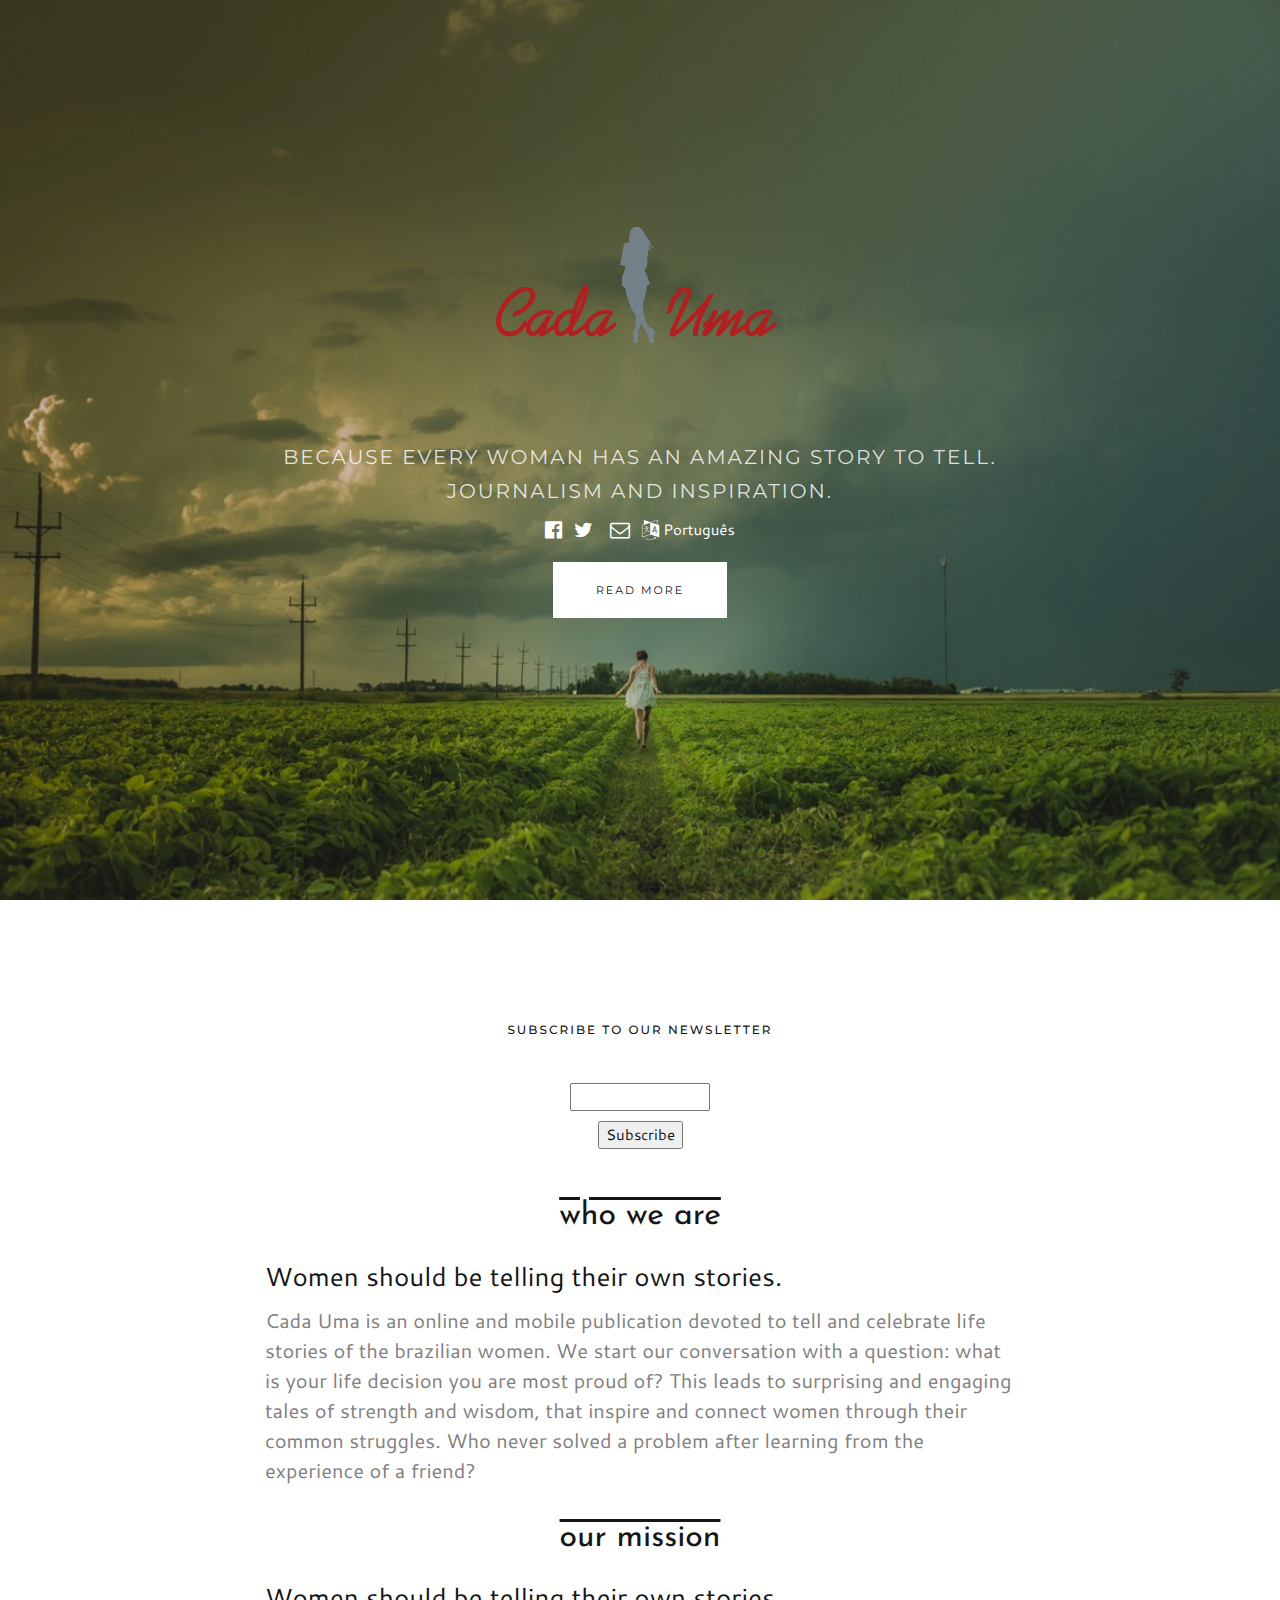
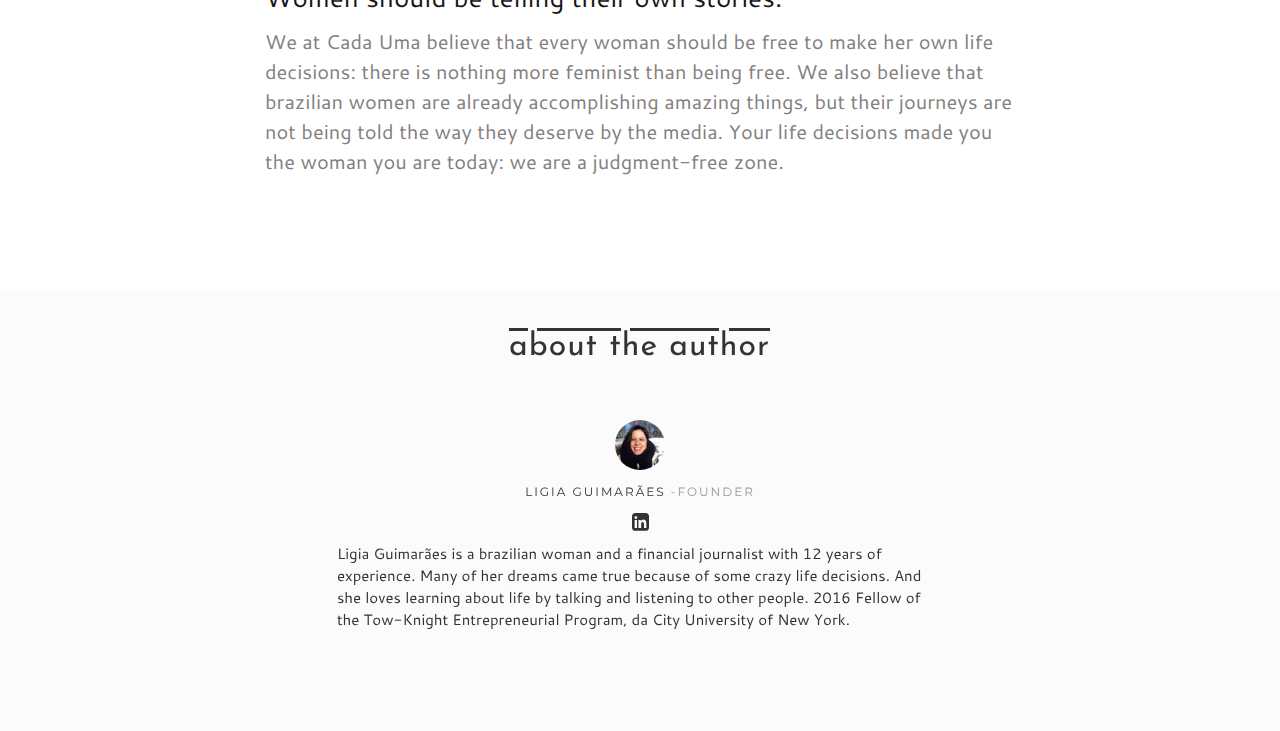
==== commit ab97d7c6: "en/pt button" ====
--- a/en.html
+++ b/en.html
@@ -76,15 +76,17 @@
 					                                    Because every woman has an amazing story to tell. <br />
 																							Journalism and inspiration.</p>
 																							<p>
-																								<a href="https://www.facebook.com/leiacadauma" target="_blank"><i class="fa fa-facebook-official fa-2x"></i></a>
-																								&nbsp;&nbsp;<a href="https://twitter.com/laigous" target="_blank"><i class="fa fa-twitter fa-2x"></i></a>
-																								&nbsp;&nbsp;<a href="mailto:leiacadauma@gmail.com"> <i class="fa fa-envelope-o fa-2x"></i></a>
+																								<a href="https://www.facebook.com/leiacadauma" target="_blank"><i class="fa fa-facebook-official fa-lg"></i></a>
+																								&nbsp;&nbsp;<a href="https://twitter.com/laigous" target="_blank"><i class="fa fa-twitter fa-lg"></i></a>
+																								&nbsp;&nbsp;<a href="mailto:leiacadauma@gmail.com"> <i class="fa fa-envelope-o fa-lg"></i></a>
+																								&nbsp;&nbsp;<a href="index.html"><i class="fa fa-language fa-lg" aria-hidden="true"></i> Português</a>
 																							</p>
                                     <p class="text-sm col-xs-12  wow animated fadeIn animated" style="visibility: visible; animation-name: fadeIn;"></p>
                                     <div class="col-xs-12">
                                         <a href="https://medium.com/journalism-innovation/brazilian-women-have-amazing-life-stories-and-we-should-be-telling-them-b2362ad0570d#.ykqmibkj3" class="btn btn-white uppercase btn-lg wow animated fadeIn animated" target="_blank" style="visibility: visible; animation-name: fadeIn;">
                                   						read more</a>
                                     </div>
+
                                 </div>
 
 
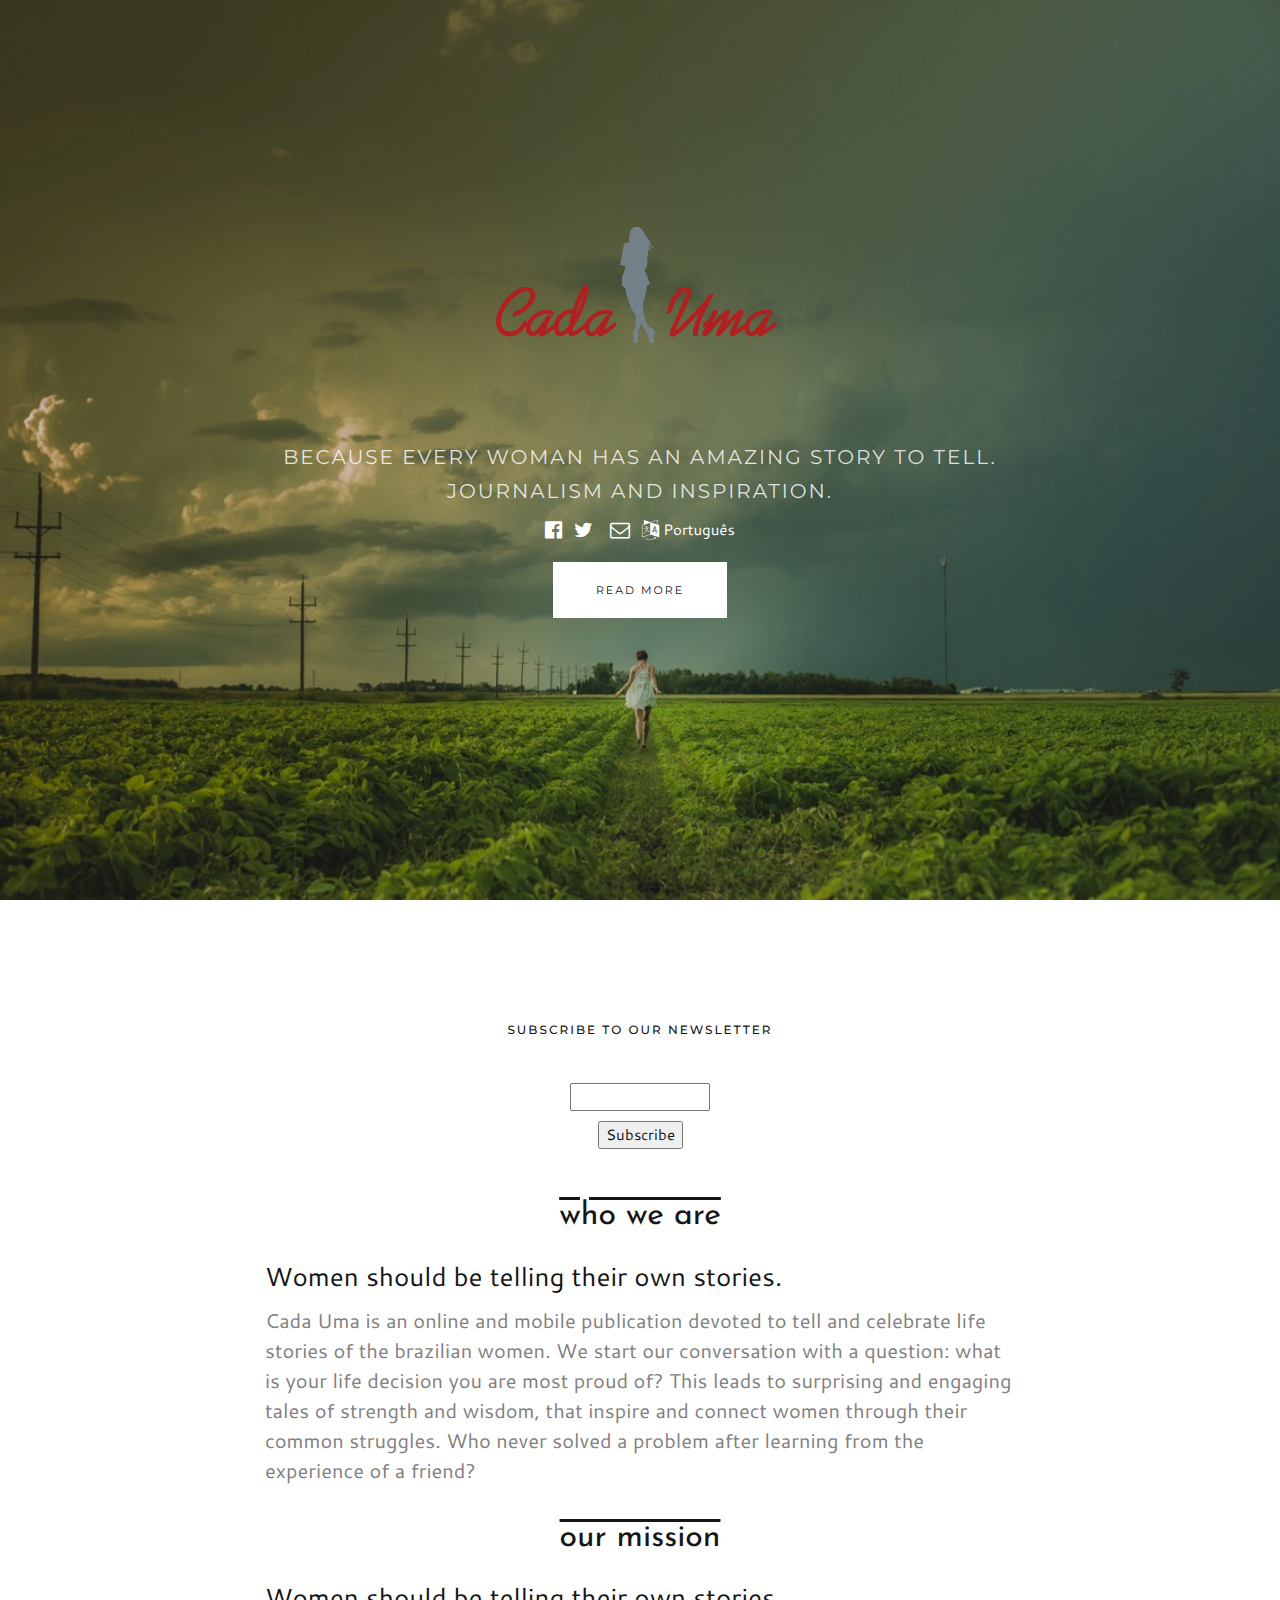
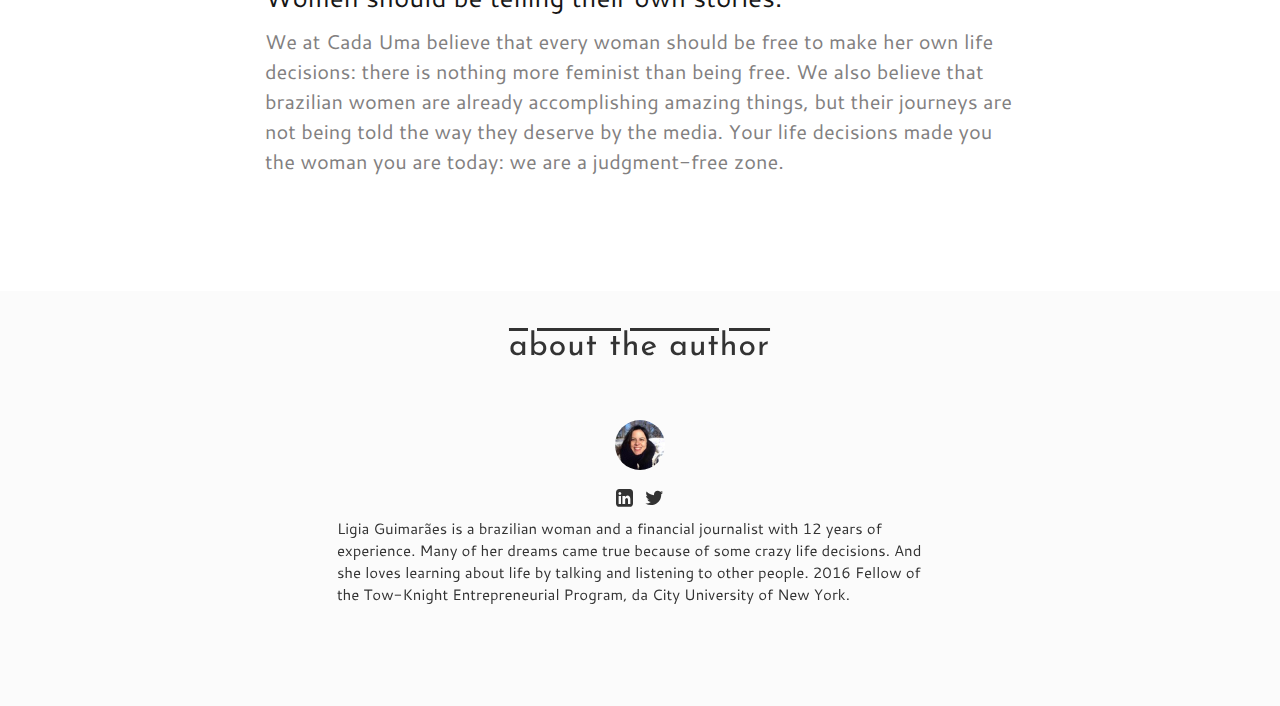
==== commit 8e9342b9: "fix social media links" ====
--- a/en.html
+++ b/en.html
@@ -77,7 +77,7 @@
 																							Journalism and inspiration.</p>
 																							<p>
 																								<a href="https://www.facebook.com/leiacadauma" target="_blank"><i class="fa fa-facebook-official fa-lg"></i></a>
-																								&nbsp;&nbsp;<a href="https://twitter.com/laigous" target="_blank"><i class="fa fa-twitter fa-lg"></i></a>
+																								&nbsp;&nbsp;<a href="https://twitter.com/Leiacadauma" target="_blank"><i class="fa fa-twitter fa-lg"></i></a>
 																								&nbsp;&nbsp;<a href="mailto:leiacadauma@gmail.com"> <i class="fa fa-envelope-o fa-lg"></i></a>
 																								&nbsp;&nbsp;<a href="index.html"><i class="fa fa-language fa-lg" aria-hidden="true"></i> Português</a>
 																							</p>
@@ -149,10 +149,10 @@
                                     <div class="col-md-12 padd-bottom-xxs">
                                      <img alt="image" src="img/user_uploads/1457210946-ligiaprofilepic.jpg" class="img-circle"></div>
                                     <div class="col-md-12">
-                                        <p class="hero-subtitle name">Ligia Guimarães <span class="color-primary">-founder</span></p>
-																				<p>
-																					<a href="https://www.linkedin.com/in/ligia-guimar%C3%A3es-89737678" target="_blank"><i class="fa fa-linkedin-square fa-lg"></i></a>
-																				</p>
+																			<p>
+																				<a href="https://www.linkedin.com/in/ligia-guimar%C3%A3es-89737678" target="_blank"><i class="fa fa-linkedin-square fa-lg"></i></a>
+																				&nbsp;&nbsp;<a href="https://twitter.com/laigous" target="_blank"><i class="fa fa-twitter fa-lg"></i></a>
+																			</p>
                                     </div>
                                   </div>
                                 <p class="say  inner" style="text-decoration: none; text-align: left;">
